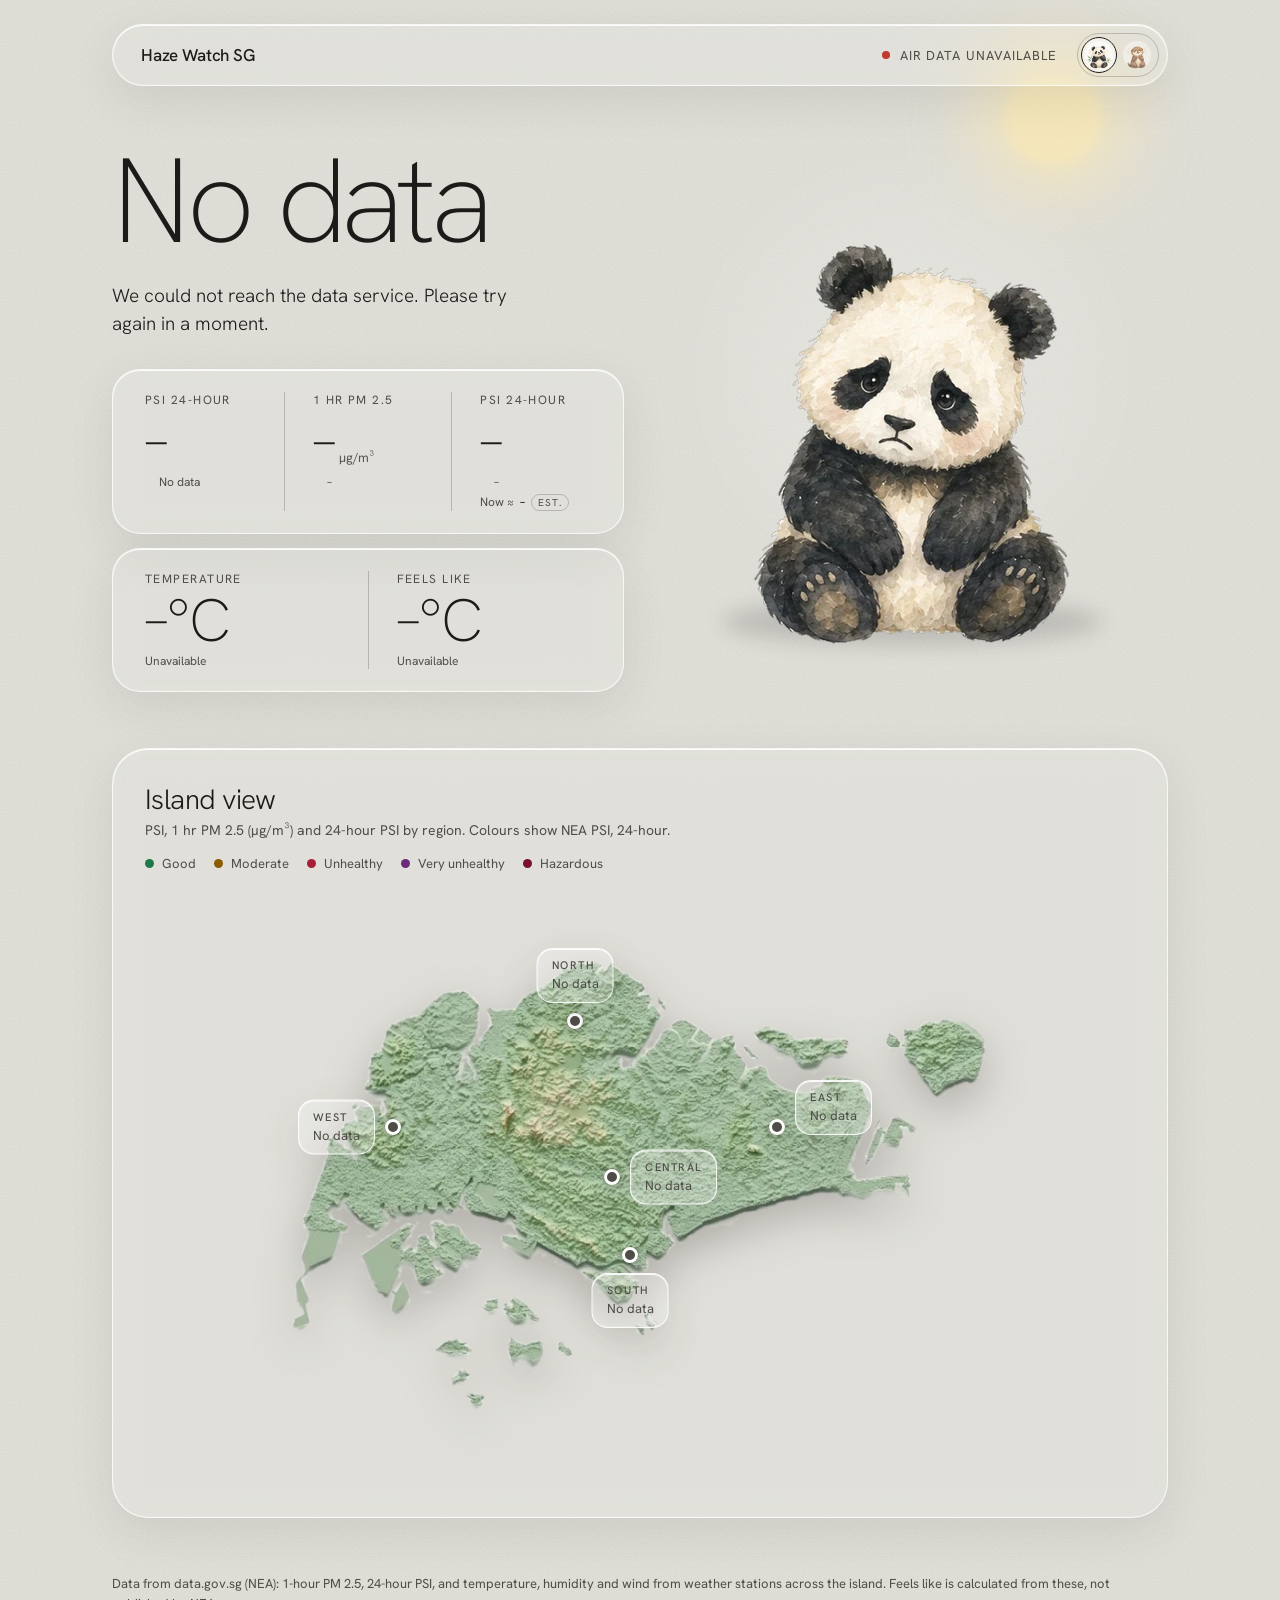
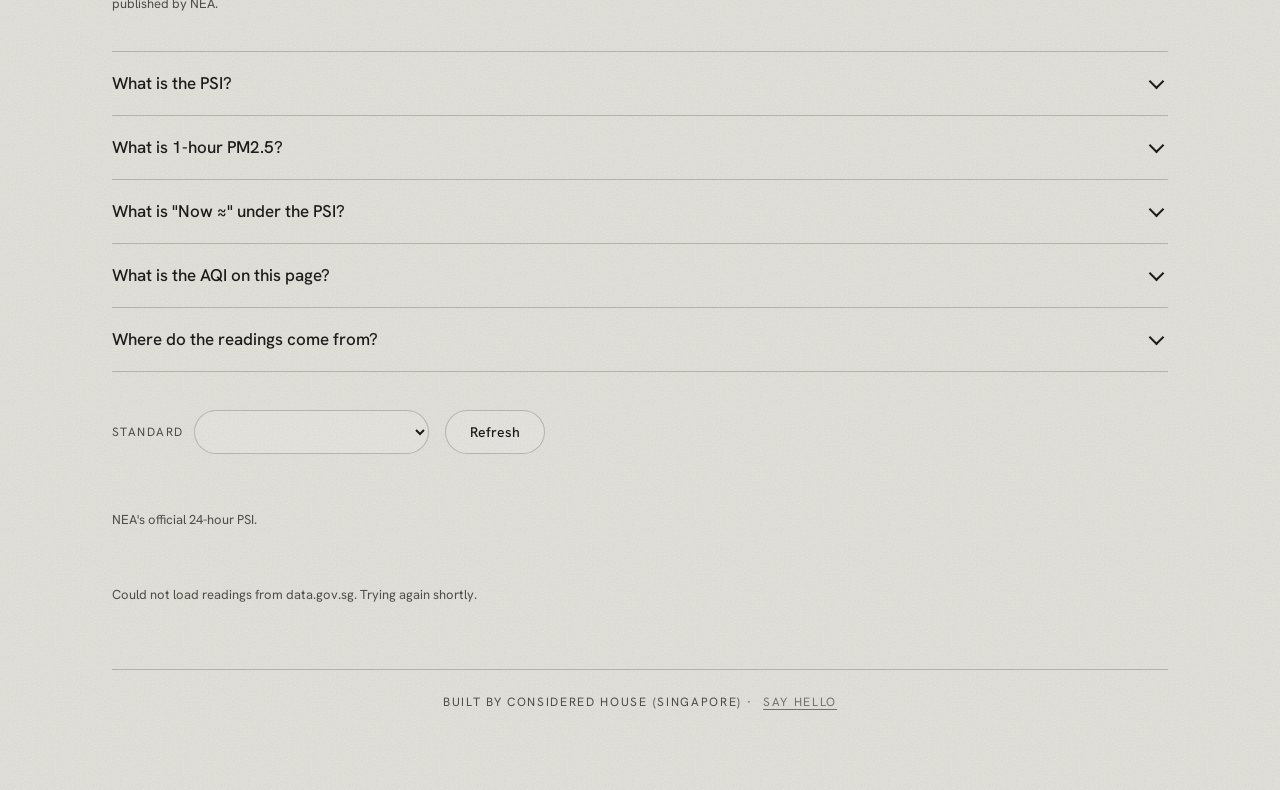
==== index.html @ 62711152 "Make email optional on the contact form Co-Authored-By: Claude Sonnet 5.5 <noreply@anthropic.com> Cl" ====
<!doctype html>
<html lang="en" data-state="moderate" data-tone="light" data-pose="moderate">
<head>
<meta charset="utf-8">
<!-- Google Analytics, served through our own domain (see vercel.json rewrites) so fewer visits are lost to blockers and in-app browsers -->
<script async src="/_ga/lib.js?id=G-PS0F52V53T"></script>
<script>
  window.dataLayer = window.dataLayer || [];
  function gtag(){dataLayer.push(arguments);}
  gtag('js', new Date());
  gtag('config', 'G-PS0F52V53T', { transport_url: location.origin + '/_ga' });
</script>
<meta name="viewport" content="width=device-width, initial-scale=1">
<title>Singapore Haze Today: Live PSI, PM2.5 &amp; AQI | Haze Watch SG</title>
<meta name="description" content="Singapore haze right now: 24-hour PSI, 1-hour PM2.5 and AQI for North, South, East, West and Central, plus temperature. NEA data, updated hourly.">
<link rel="canonical" href="https://sghaze.vercel.app/">
<meta name="robots" content="index, follow, max-image-preview:large">
<meta property="og:type" content="website">
<meta property="og:site_name" content="Haze Watch SG">
<meta property="og:locale" content="en_SG">
<meta property="og:url" content="https://sghaze.vercel.app/">
<meta property="og:title" content="Singapore Haze Today: Live PSI, PM2.5 &amp; AQI">
<meta property="og:description" content="Live haze readings for every region of Singapore, from NEA data. Updated hourly.">
<meta property="og:image" content="https://sghaze.vercel.app/assets/og.png">
<meta property="og:image:width" content="1200">
<meta property="og:image:height" content="630">
<meta property="og:image:alt" content="Relief map of Singapore with the title Haze Watch SG">
<meta name="twitter:card" content="summary_large_image">
<meta name="twitter:title" content="Singapore Haze Today: Live PSI, PM2.5 &amp; AQI">
<meta name="twitter:description" content="Live haze readings for every region of Singapore, from NEA data. Updated hourly.">
<meta name="twitter:image" content="https://sghaze.vercel.app/assets/og.png">
<script type="application/ld+json">
{
  "@context": "https://schema.org",
  "@graph": [
    {
      "@type": "WebSite",
      "@id": "https://sghaze.vercel.app/#website",
      "url": "https://sghaze.vercel.app/",
      "name": "Haze Watch SG",
      "inLanguage": "en-SG",
      "description": "Live haze, PSI, PM2.5 and AQI readings for Singapore."
    },
    {
      "@type": "WebApplication",
      "@id": "https://sghaze.vercel.app/#app",
      "name": "Haze Watch SG",
      "url": "https://sghaze.vercel.app/",
      "applicationCategory": "UtilitiesApplication",
      "operatingSystem": "Any (web browser)",
      "isAccessibleForFree": true,
      "offers": { "@type": "Offer", "price": "0", "priceCurrency": "SGD" },
      "areaServed": { "@type": "Country", "name": "Singapore" },
      "creator": { "@type": "Organization", "name": "Considered House" }
    }
  ]
}
</script>
<link rel="preconnect" href="https://fonts.googleapis.com">
<link rel="preconnect" href="https://fonts.gstatic.com" crossorigin>
<link rel="stylesheet" href="https://fonts.googleapis.com/css2?family=Hanken+Grotesk:wght@200;300;400;500&amp;display=swap">
<link rel="stylesheet" href="styles.css">
<link rel="icon" href="/favicon.ico" sizes="48x48">
<link rel="icon" type="image/png" sizes="32x32" href="/favicon-32.png">
<link rel="apple-touch-icon" href="/apple-touch-icon.png">
<!-- Vercel Web Analytics: counts visitors and page views, no cookies. Needs Analytics switched on in the Vercel dashboard. -->
<script>window.va = window.va || function () { (window.vaq = window.vaq || []).push(arguments); };</script>
<script defer src="/_vercel/insights/script.js"></script>
</head>
<body>
<div class="stage">

  <!-- Animated background: reacts to the haze state -->
  <div class="bg" aria-hidden="true">
    <div class="sun"></div>
  </div>

  <main class="page">

    <header class="glass nav">
      <div class="nav__brand">Haze Watch SG</div>
      <div class="nav__right">
        <span class="nav__meta"><span class="live" id="live"></span><span id="updated">Updated hourly</span></span>
        <div class="mascot-picker" id="mascotPicker" role="radiogroup" aria-label="Choose your mascot"></div>
      </div>
    </header>

    <section class="hero">
      <div class="hero__text">
        <h1 class="bandword"><span class="sr-only">Singapore haze today: </span><span data-bind="aqiBand">Loading</span></h1>
        <p class="tip" data-bind="tip"></p>

        <div class="cards">
          <div class="glass card">
            <div class="col">
              <div class="label" data-bind="aqiLabel">AQI</div>
              <div class="num" data-bind="aqi">–</div>
              <div class="sub"><span class="dot" data-band-for="aqi"></span><span data-bind="aqiBand">–</span></div>
            </div>
            <div class="col">
              <div class="label">1 hr PM 2.5</div>
              <div class="num"><span data-bind="pm25">–</span><span class="num__unit">µg/m³</span></div>
              <div class="sub"><span class="dot" data-band-for="pm25"></span><span data-bind="pm25Band">–</span></div>
            </div>
            <div class="col">
              <div class="label">PSI 24-hour</div>
              <div class="num" data-bind="psi">–</div>
              <div class="sub"><span class="dot" data-band-for="psi"></span><span data-bind="psiBand">–</span></div>
              <div class="sub sub--est" title="Worked out from the 1-hour PM 2.5 with NEA's own PSI formula. An estimate, not an official reading.">Now ≈ <b data-bind="psiNow">–</b> <span class="est__tag">est.</span></div>
            </div>
          </div>

          <div class="glass card">
            <div class="col">
              <div class="label">Temperature</div>
              <div class="num"><span data-bind="temp">–</span>°C</div>
              <div class="sub" data-bind="tempNote">&nbsp;</div>
            </div>
            <div class="col">
              <div class="label">Feels like</div>
              <div class="num"><span data-bind="feels">–</span>°C</div>
              <div class="sub" data-bind="feelsNote">&nbsp;</div>
            </div>
          </div>
        </div>
      </div>

      <div class="hero__panda">
        <div class="halo"></div>
        <div class="panda-shadow"></div>
        <div class="panda">
          <div class="panda__body">
            <img class="pose pose--good" alt="">
            <img class="pose pose--moderate" alt="">
            <img class="pose pose--mask" alt="">
            <img class="pose pose--cough" alt="">
            <img class="pose pose--oxygen" alt="">
            <img class="pose pose--passout" alt="">
          </div>
          <div class="fx fx--good" aria-hidden="true"><i style="left:8%;top:12%;--d:0s"></i><i style="left:74%;top:14%;--d:.7s"></i><i style="left:10%;top:42%;--d:1.4s"></i><i style="left:88%;top:38%;--d:2.1s"></i><i style="left:48%;top:4%;--d:2.8s"></i></div>
          <div class="fx fx--cough" aria-hidden="true"><i style="left:46%;top:56%;--d:0s"></i><i style="left:52%;top:56%;--d:.8s"></i><i style="left:49%;top:56%;--d:1.6s"></i></div>
          <div class="fx fx--oxygen" aria-hidden="true"><i style="--d:0s"></i><i style="--d:1s"></i><i style="--d:2s"></i></div>
          <div class="fx fx--cold" aria-hidden="true"><b style="left:12%;--d:0s"></b><b style="left:30%;--d:1.1s"></b><b style="left:52%;--d:.5s"></b><b style="left:70%;--d:1.7s"></b><b style="left:86%;--d:.9s"></b><em style="--d:0s"></em><em style="--d:.9s"></em></div>
          <div class="fx fx--sweat" aria-hidden="true">
            <s style="--u:-0.5;--v:-0.55;--s:2.2;--d:0s"></s><s style="--u:0.4;--v:-0.65;--s:1.9;--d:0.7s"></s><s style="--u:0;--v:-0.1;--s:2.4;--d:1.4s"></s><s style="--u:-0.6;--v:0.35;--s:2.1;--d:2.1s"></s><s style="--u:0.6;--v:0.3;--s:2.2;--d:2.8s"></s><s class="hot-only" style="--u:-0.2;--v:-0.85;--s:1.8;--d:0.35s"></s><s class="hot-only" style="--u:0.8;--v:-0.1;--s:1.9;--d:1.05s"></s><s class="hot-only" style="--u:-0.85;--v:-0.05;--s:1.8;--d:1.75s"></s><s class="hot-only" style="--u:0.15;--v:0.6;--s:2.1;--d:2.45s"></s><s class="hot-only" style="--u:-0.4;--v:0.7;--s:1.8;--d:0.2s"></s><s class="hot-only" style="--u:0.3;--v:-0.4;--s:1.9;--d:1.2s"></s>
          </div>
        </div>
      </div>
    </section>

    <section class="glass isle">
      <div class="isle__head">
        <div>
          <h2>Island view</h2>
          <p class="isle__sub"><span data-bind="aqiShort">AQI</span>, 1 hr PM 2.5 (µg/m³) and 24-hour PSI by region. Colours show <span data-bind="scaleName">AQI</span>.</p>
        </div>
        <ul class="legend" id="legend" aria-label="AQI bands">
          <li><span class="dot" data-band="good"></span>Good</li>
          <li><span class="dot" data-band="moderate"></span>Moderate</li>
          <li><span class="dot" data-band="sensitive"></span>Sensitive groups</li>
          <li><span class="dot" data-band="unhealthy"></span>Unhealthy</li>
          <li><span class="dot" data-band="very"></span>Very unhealthy</li>
          <li><span class="dot" data-band="hazard"></span>Hazardous</li>
        </ul>
      </div>

      <div class="map">
        <img class="map__img" loading="lazy" decoding="async" src="assets/island.webp" alt="Relief map of Singapore, tinted by haze level in each of five regions">
        <div class="isle-mask" aria-hidden="true">
          <svg viewBox="0 0 1025 645" width="100%" height="100%">
            <path class="zone" data-zone="west" d="M0 0H332V645H0Z"/>
            <path class="zone" data-zone="north" d="M332 0H602V224H332Z"/>
            <path class="zone" data-zone="central" d="M332 224H542V374H332Z"/>
            <path class="zone" data-zone="south" d="M332 374H592V645H332Z"/>
            <path class="zone" data-zone="east" d="M602 0H1025V645H592V374H542V224H602Z"/>
            <path class="zone-lines" d="M332 0V645 M332 224H542V374H592V645 M602 0V224H542"/>
          </svg>
        </div>

        <div class="pin pin--north" data-region="north" style="left:43.12%;top:21.55%">
          <span class="ping"></span><span class="pin__dot"></span>
          <div class="glass pill"><div class="pill__name">North</div><div class="pill__vals"><div><b data-r="aqi">–</b> <small data-bind="aqiShort">AQI</small></div><div><b data-r="pm25">–</b> <small>PM 2.5</small></div><div><b data-r="psi">–</b> <small>PSI</small></div></div></div>
        </div>
        <div class="pin pin--east" data-region="east" style="left:64.59%;top:39.38%">
          <span class="ping"></span><span class="pin__dot"></span>
          <div class="glass pill"><div class="pill__name">East</div><div class="pill__vals"><div><b data-r="aqi">–</b> <small data-bind="aqiShort">AQI</small></div><div><b data-r="pm25">–</b> <small>PM 2.5</small></div><div><b data-r="psi">–</b> <small>PSI</small></div></div></div>
        </div>
        <div class="pin pin--west" data-region="west" style="left:23.71%;top:39.38%">
          <span class="ping"></span><span class="pin__dot"></span>
          <div class="glass pill"><div class="pill__name">West</div><div class="pill__vals"><div><b data-r="aqi">–</b> <small data-bind="aqiShort">AQI</small></div><div><b data-r="pm25">–</b> <small>PM 2.5</small></div><div><b data-r="psi">–</b> <small>PSI</small></div></div></div>
        </div>
        <div class="pin pin--south" data-region="south" style="left:48.98%;top:61.09%">
          <span class="ping"></span><span class="pin__dot"></span>
          <div class="glass pill"><div class="pill__name">South</div><div class="pill__vals"><div><b data-r="aqi">–</b> <small data-bind="aqiShort">AQI</small></div><div><b data-r="pm25">–</b> <small>PM 2.5</small></div><div><b data-r="psi">–</b> <small>PSI</small></div></div></div>
        </div>
        <div class="pin pin--central" data-region="central" style="left:47.02%;top:47.91%">
          <span class="ping"></span><span class="pin__dot"></span>
          <div class="glass pill"><div class="pill__name">Central</div><div class="pill__vals"><div><b data-r="aqi">–</b> <small data-bind="aqiShort">AQI</small></div><div><b data-r="pm25">–</b> <small>PM 2.5</small></div><div><b data-r="psi">–</b> <small>PSI</small></div></div></div>
        </div>
      </div>

      <!-- Phone fallback: map labels become this list -->
      <ul class="pinlist" id="pinlist"></ul>
    </section>

    <p class="foot">Data from data.gov.sg (NEA): 1-hour PM 2.5, 24-hour PSI, and temperature, humidity and wind from weather stations across the island. Feels like is calculated from these, not published by NEA.</p>
    <section class="about" aria-label="About the haze numbers">
      <details>
        <summary><h2>What is the PSI?</h2></summary>
        <p>PSI (Pollutant Standards Index) is Singapore's official 24-hour haze measure from NEA: 0 to 50 is Good, 51 to 100 Moderate, 101 to 200 Unhealthy, 201 to 300 Very unhealthy, and above 300 Hazardous.</p>
      </details>
      <details>
        <summary><h2>What is 1-hour PM2.5?</h2></summary>
        <p>It shows the fine particles in the air right now, in micrograms per cubic metre. It moves faster than the PSI, so it is the first number to rise when haze arrives. NEA calls it Normal up to 55, Elevated from 56 to 150, High from 151 to 250 and Very High above 250.</p>
      </details>
      <details>
        <summary><h2>What is "Now ≈" under the PSI?</h2></summary>
        <p>The official PSI is a 24-hour average, so it is slow to rise when haze arrives and slow to clear. "Now ≈" applies NEA's own PSI formula to the latest 1-hour PM2.5 instead. It reacts sooner, but it is an estimate: the official PSI also weighs other pollutants and averages over a full day, so it can differ from NEA's number.</p>
      </details>
      <details>
        <summary><h2>What is the AQI on this page?</h2></summary>
        <p>AQI is the headline colour on this page. It is a single score for how clean the air is, from Good (0 to 50) up to Hazardous (above 300). It is worked out from the 1-hour PM 2.5 to match NEA's Haze@SG app: up to 55 µg/m³ it follows the earlier US EPA table, and above that it follows a straight line fitted to the app's readings. The island-wide number is the highest of the five regions, not an average. It is not NEA's PSI, and it is not today's stricter US EPA scale; you can switch the page to the PSI or the current US EPA scale with the "Standard" menu at the bottom.</p>
      </details>
      <details>
        <summary><h2>Where do the readings come from?</h2></summary>
        <p>PM2.5, PSI, temperature, humidity and wind come from NEA's open data on data.gov.sg, and the page checks for new readings every 10 minutes while it is open. The island is split into North, South, East, West and Central regions, as NEA reports it. Feels-like temperature is calculated here from those readings and is not published by NEA.</p>
      </details>
    </section>

    <div class="refresh-row">
      <label class="std__pick"><span class="label">Standard</span>
        <select id="stdChoice">
          <option value="default">AQI (as shown by Haze@SG)</option>
          <option value="psi">NEA PSI, hourly estimate</option>
          <option value="epa">US EPA AQI (2024)</option>
        </select>
      </label>
      <button type="button" class="btn" id="refresh">Refresh</button>
    </div>
    <p class="foot std__note" id="stdNote" data-bind="stdNote"></p>

    <p class="foot" id="status" role="status"></p>
    <noscript><p class="foot">Live readings need JavaScript turned on. Without it, see the official readings at <a href="https://www.haze.gov.sg/">haze.gov.sg</a>.</p></noscript>


    <footer class="credit">
      Built by Considered House (Singapore) &middot;
      <button type="button" class="credit__link" id="helloToggle" aria-expanded="false" aria-controls="hello">Say hello</button>
      <form class="hello" id="hello" hidden>
        <input type="hidden" name="access_key" value="43234267-99fd-4020-9e65-91d40ed3765a">
        <input type="hidden" name="subject" value="New message from Haze Watch SG">
        <input type="hidden" name="from_name" value="Haze Watch SG">
        <input type="checkbox" name="botcheck" class="hello__trap" tabindex="-1" autocomplete="off" aria-hidden="true">
        <input type="text" name="name" placeholder="Name" aria-label="Name" autocomplete="name" required>
        <input type="email" name="email" placeholder="Email (optional, if you'd like a reply)" aria-label="Email (optional)" autocomplete="email">
        <textarea name="message" placeholder="Message" aria-label="Message" rows="3" required></textarea>
        <div class="hello__row">
          <span class="hello__note" id="helloStatus" role="status">I read everything.</span>
          <button type="submit" class="hello__send">Send &rarr;</button>
        </div>
      </form>
    </footer>
  </main>
</div>
<script src="standards.js"></script>
<script src="app.js"></script>
<script src="data.js"></script>
<script src="contact.js" defer></script>
</body>
</html>
---- styles.css ----
/* ==========================================================================
   Haze Watch SG: styles
   The whole look is driven by three attributes JS sets on <html>:
     data-state = good | moderate | sensitive | unhealthy | very | hazard   (from AQI band)
     data-tone = light | mid | dark                            (text/glass colours)
     data-pose  = good | moderate | mask | cough | oxygen | passout (which panda shows)
   ========================================================================== */

:root {
  --font: 'Hanken Grotesk', system-ui, sans-serif;
  --glass-blur: 12px;
}

/* ---- Theme: text + glass colours ---------------------------------------- */
[data-tone="light"] {
  --ink: #1C1B19; --muted: #4F4D47; --hair: rgba(28, 27, 25, 0.22);
  --glass-bg: rgba(255, 255, 255, 0.10); --glass-border: rgba(255, 255, 255, 0.75);
  --glass-hi: rgba(255, 255, 255, 0.9); --glass-shadow: rgba(60, 55, 45, 0.10);
  --pill-bg: rgba(255, 255, 255, 0.22); --pill-border: rgba(255, 255, 255, 0.85);
  --map-filter: drop-shadow(0 16px 22px rgba(60, 55, 45, 0.28));
}
[data-tone="mid"] {
  --ink: #151412; --muted: #2B2A27; --hair: rgba(21, 20, 18, 0.30);
  --glass-bg: rgba(255, 255, 255, 0.10); --glass-border: rgba(255, 255, 255, 0.55);
  --glass-hi: rgba(255, 255, 255, 0.7); --glass-shadow: rgba(30, 28, 25, 0.20);
  --pill-bg: rgba(255, 255, 255, 0.22); --pill-border: rgba(255, 255, 255, 0.7);
  --map-filter: drop-shadow(0 16px 22px rgba(30, 28, 25, 0.32));
}
[data-tone="dark"] {
  --ink: #F4F2EE; --muted: #D2CFC9; --hair: rgba(244, 242, 238, 0.28);
  --glass-bg: rgba(255, 255, 255, 0.10); --glass-border: rgba(255, 255, 255, 0.18);
  --glass-hi: rgba(255, 255, 255, 0.22); --glass-shadow: rgba(0, 0, 0, 0.35);
  --pill-bg: rgba(24, 24, 26, 0.55); --pill-border: rgba(255, 255, 255, 0.22);
  --map-filter: brightness(0.92) drop-shadow(0 16px 26px rgba(0, 0, 0, 0.55));
}

/* ---- Band colours (readable on light vs dark pages) --------------------- */
[data-tone="light"], [data-tone="mid"] {
  --c-good: #1F7A4A; --c-moderate: #8A5C00; --c-sensitive: #B84A12; --c-unhealthy: #A81F3A; --c-very: #6B2A7A; --c-hazard: #7A1030;
}
[data-tone="dark"] {
  --c-good: #6FD99B; --c-moderate: #F2C14E; --c-sensitive: #FF9A5C; --c-unhealthy: #FF7A8F; --c-very: #D79BE8; --c-hazard: #E04660;
}

/* ---- State: background scene -------------------------------------------- */
[data-state="good"]      { --bg: #EEF4EC; --sun-c: #FFF3C4; --sun: 1;    --halo: 0.3;  --band-size: 120px; }
[data-state="moderate"]  { --bg: #DAD9D2; --sun-c: #FFEBB0; --sun: 0.7;  --halo: 0.3;  --band-size: 120px; }
[data-state="sensitive"] { --bg: #A3A19C; --sun-c: #FFD9A0; --sun: 0.3;  --halo: 0.35; --band-size: 84px; }
[data-state="unhealthy"] { --bg: #5A5957; --sun-c: #F5B98A; --sun: 0.15; --halo: 0.5;  --band-size: 92px; }
[data-state="very"]      { --bg: #3B393B; --sun-c: #E8A08A; --sun: 0.1;  --halo: 0.55; --band-size: 92px; }
[data-state="hazard"]    { --bg: #1E1C1F; --sun-c: #D98A7A; --sun: 0.06; --halo: 0.6;  --band-size: 108px; }

/* ---- Base --------------------------------------------------------------- */
* { box-sizing: border-box; }
body { margin: 0; }
.stage {
  position: relative; overflow: hidden; min-height: 100vh; min-height: 100svh;
  background-color: var(--bg); color: var(--ink); font-family: var(--font);
  background-image: url(assets/grain-soft.webp); background-size: 128px 128px; background-repeat: repeat; background-blend-mode: overlay;
  transition: background-color 1.6s ease, color 1.6s ease;
}

/* ---- Animated background ------------------------------------------------- */
.bg { position: absolute; inset: 0; pointer-events: none; overflow: hidden; }
.sun { position: absolute; border-radius: 50%; transition: background-color 1.6s ease, opacity 1.6s ease, box-shadow 1.6s ease; top: 70px; right: 14%; width: 96px; height: 96px; filter: blur(6px); background: var(--sun-c); box-shadow: 0 0 80px 26px var(--sun-c); opacity: var(--sun); }

@keyframes ping { 0% { transform: scale(1); opacity: 0.5; } 100% { transform: scale(3); opacity: 0; } }

/* ---- Layout -------------------------------------------------------------- */
.page { position: relative; z-index: 1; max-width: 1120px; margin: 0 auto; padding: 24px 32px 80px; display: flex; flex-direction: column; gap: 56px; }

/* ---- Glass --------------------------------------------------------------- */
.glass {
  background-color: var(--glass-bg);
  backdrop-filter: blur(var(--glass-blur));
  -webkit-backdrop-filter: blur(var(--glass-blur));
  border: 1px solid var(--glass-border);
  box-shadow: 0 14px 44px var(--glass-shadow), inset 0 1px 0 var(--glass-hi), inset 1px 0 0 rgba(255,255,255,.14), inset 0 -1px 0 rgba(255,255,255,.10), inset 0 0 22px rgba(255,255,255,.07);
  transition: background-color 1.6s ease, border-color 1.6s ease, box-shadow 1.6s ease;
}

/* ---- Nav ----------------------------------------------------------------- */
.nav { display: flex; justify-content: space-between; align-items: center; gap: 16px; padding: 8px 8px 8px 28px; border-radius: 999px; }
.nav__brand { font-weight: 500; font-size: 17px; letter-spacing: -0.01em; }
.nav__right { display: flex; align-items: center; gap: 20px; }
.nav__meta { display: flex; align-items: center; gap: 10px; font-size: 13px; letter-spacing: 0.08em; text-transform: uppercase; color: var(--muted); }
.live { width: 8px; height: 8px; border-radius: 50%; background: #3FBF7F; animation: ping 2.4s ease-out infinite; }
.btn { height: 44px; padding: 0 24px; border-radius: 999px; border: 1px solid var(--hair); background: transparent; color: var(--ink); font: 500 14px var(--font); cursor: pointer; }
.btn:focus-visible { outline: 2px solid var(--ink); outline-offset: 2px; }

/* ---- Hero ---------------------------------------------------------------- */
.hero { display: grid; grid-template-columns: repeat(auto-fit, minmax(min(440px, 100%), 1fr)); gap: 32px; align-items: center; }
.hero__text { display: flex; flex-direction: column; gap: 22px; }
.dot { flex: none; display: inline-block; width: 9px; height: 9px; border-radius: 50%; }
.bandword { margin: 0; font-weight: 200; font-size: var(--band-size); line-height: 0.98; letter-spacing: -0.045em; }
.tip { margin: 0; max-width: 440px; font-size: 19px; line-height: 1.5; font-weight: 300; text-wrap: pretty; }

.cards { display: flex; flex-direction: column; gap: 14px; margin-top: 8px; font-variant-numeric: tabular-nums; }
.card { display: flex; padding: 22px 32px; border-radius: 28px; }
.col { flex: 1 1 0; min-width: 0; padding: 0 28px; }
.col + .col { border-left: 1px solid var(--hair); }
.col:first-child { padding-left: 0; }
.col:last-child { padding-right: 0; }
.label { font-size: 12px; letter-spacing: 0.12em; text-transform: uppercase; color: var(--muted); }
.num { font-weight: 200; font-size: 60px; line-height: 1.1; letter-spacing: -0.03em; }
.sub { display: flex; align-items: center; gap: 6px; font-size: 12px; color: var(--muted); }
.sub .dot { width: 8px; height: 8px; }

/* Panda */
.hero__panda { position: relative; display: flex; justify-content: center; align-items: flex-end; height: 470px; }
.halo { position: absolute; bottom: 20px; width: 520px; height: 520px; border-radius: 50%; background: radial-gradient(circle, rgba(255, 255, 255, 0.9) 0%, rgba(255, 255, 255, 0) 66%); opacity: var(--halo); transition: opacity 1.6s ease; }
.panda-shadow { position: absolute; bottom: 6px; width: 380px; height: 48px; border-radius: 50%; background: rgba(0, 0, 0, 0.14); filter: blur(10px); }
.panda { position: relative; width: 440px; height: 440px; }
.pose { position: absolute; inset: 0; width: 100%; height: 100%; object-fit: contain; opacity: 0; transition: opacity 0.8s ease; }
[data-pose="good"] .pose--good, [data-pose="moderate"] .pose--moderate,
[data-pose="mask"] .pose--mask, [data-pose="cough"] .pose--cough { opacity: 1; }

/* ---- Island view --------------------------------------------------------- */
.isle { display: flex; flex-direction: column; gap: 22px; padding: 32px; border-radius: 36px; }
.isle__head { display: flex; flex-wrap: wrap; justify-content: space-between; align-items: flex-end; gap: 16px; }
.isle h2 { margin: 0; font-weight: 300; font-size: 28px; letter-spacing: -0.02em; }
.isle__sub { margin: 4px 0 0; font-size: 14px; color: var(--muted); }
.legend { display: flex; flex-wrap: wrap; gap: 8px 18px; margin: 0; padding: 0; list-style: none; font-size: 13px; color: var(--muted); }
.legend li { display: flex; align-items: center; gap: 8px; }

.map { position: relative; width: 100%; max-width: 940px; margin: 0 auto; aspect-ratio: 1025 / 645; }
.map__img { position: absolute; inset: 0; width: 100%; height: 100%; filter: var(--map-filter); }
.isle-mask { position: absolute; inset: 0; mix-blend-mode: multiply; -webkit-mask-image: url(assets/island.webp); mask-image: url(assets/island.webp); -webkit-mask-size: 100% 100%; mask-size: 100% 100%; }
.isle-mask svg { display: block; }
.zone { fill-opacity: 0.6; }
.zone-lines { fill: none; stroke: #fff; stroke-opacity: 0.7; stroke-width: 2; stroke-dasharray: 6 8; }

/* Band colour hooks: JS sets data-band on dots and zones */
[data-band="good"] { --band: var(--c-good); }
[data-band="moderate"] { --band: var(--c-moderate); }
[data-band="sensitive"] { --band: var(--c-sensitive); }
[data-band="unhealthy"] { --band: var(--c-unhealthy); }
[data-band="very"] { --band: var(--c-very); }
[data-band="hazard"] { --band: var(--c-hazard); }
.dot[data-band], .dot[data-band-for] { background: var(--band); }
.zone[data-band] { fill: var(--band); }
.pin[data-band] { --pin: var(--band); }
[data-state="good"] { --state-color: var(--c-good); }
[data-state="moderate"] { --state-color: var(--c-moderate); }
[data-state="sensitive"] { --state-color: var(--c-sensitive); }
[data-state="unhealthy"] { --state-color: var(--c-unhealthy); }
[data-state="very"] { --state-color: var(--c-very); }
[data-state="hazard"] { --state-color: var(--c-hazard); }

.pin { position: absolute; width: 0; height: 0; }
.ping { position: absolute; left: -8px; top: -8px; width: 16px; height: 16px; border-radius: 50%; background: var(--pin); opacity: 0.5; animation: ping 2.8s ease-out infinite; }
.pin__dot { position: absolute; left: -8px; top: -8px; width: 16px; height: 16px; border-radius: 50%; background: var(--pin); border: 3px solid #fff; box-shadow: 0 2px 8px rgba(0, 0, 0, 0.25); }
/* Pills sit inside the blurred .isle panel, so they skip their own backdrop blur (a nested blur is the costly kind). */
.pill { position: absolute; left: 0; top: 0; white-space: nowrap; padding: 9px 14px 10px; border-radius: 16px; background-color: var(--pill-bg); border-color: var(--pill-border); font-variant-numeric: tabular-nums; backdrop-filter: none; -webkit-backdrop-filter: none; }
.pill__name { font-size: 11px; font-weight: 500; letter-spacing: 0.14em; text-transform: uppercase; color: var(--muted); }
.pill__vals { display: flex; gap: 16px; margin-top: 3px; }
.pill b { font-size: 22px; font-weight: 300; letter-spacing: -0.02em; }
.pill small { font-size: 11px; color: var(--muted); }
.pin--north .pill { transform: translate(-50%, calc(-100% - 18px)); }
.pin--east .pill { transform: translate(18px, calc(-100% + 8px)); }
.pin--west .pill { transform: translate(calc(-100% - 18px), -50%); }
.pin--south .pill { transform: translate(-50%, 18px); }
.pin--central .pill { transform: translate(18px, -50%); }

.pinlist { display: none; grid-template-columns: 1fr; gap: 8px; margin: 0; padding: 0; list-style: none; }
.pinlist li { display: grid; grid-template-columns: 1fr repeat(3, 58px); align-items: center; gap: 4px; padding: 12px 16px; border-radius: 16px; background-color: var(--pill-bg); border: 1px solid var(--pill-border); font-variant-numeric: tabular-nums; }
.pinlist .n { display: flex; align-items: center; gap: 8px; font-size: 11px; font-weight: 500; letter-spacing: 0.14em; text-transform: uppercase; color: var(--muted); }

.foot { margin: 0; font-size: 13px; line-height: 1.5; color: var(--muted); }

/* Plain-language explainer under the data note: one dropdown row per question (native <details>, no script).
   The answers stay in the page, so search engines can read them even while closed. */
.about { margin-top: -18px; border-top: 1px solid var(--hair); }
.about details { border-bottom: 1px solid var(--hair); }
.about summary { display: flex; align-items: center; justify-content: space-between; gap: 16px; padding: 20px 0; cursor: pointer; list-style: none; }
.about summary::-webkit-details-marker { display: none; }
.about summary h2 { margin: 0; font-size: 17px; font-weight: 500; line-height: 1.35; color: var(--ink); }
.about summary::after { content: ""; flex: none; width: 9px; height: 9px; margin: 0 6px 4px 0; border-right: 2px solid currentColor; border-bottom: 2px solid currentColor; color: var(--ink); transform: rotate(45deg); transition: transform .2s ease, margin .2s ease; }
.about details[open] summary::after { transform: rotate(-135deg); margin-bottom: -4px; }
.about summary:focus-visible { outline: 2px solid var(--ink); outline-offset: 2px; border-radius: 6px; }
.about p { margin: 0; padding: 0 40px 22px 0; font-size: 15px; line-height: 1.65; color: var(--muted); }
@media (prefers-reduced-motion: reduce) { .about summary::after { transition: none; } }
.foot a { color: inherit; }

/* Text for screen readers and search engines that stays out of the layout. */
.sr-only { position: absolute; width: 1px; height: 1px; margin: -1px; padding: 0; overflow: hidden; clip: rect(0 0 0 0); white-space: nowrap; border: 0; }

/* ---- Grain --------------------------------------------------------------- */
/* Painted as part of the page background (see .stage), not as a layer on top.
   A full-screen overlay with mix-blend-mode makes the browser keep the whole page behind it in
   extra graphics-memory layers (about half of all GPU memory in measurements).
   assets/grain-soft.webp is the old overlay tile (assets/grain.webp, the SVG feTurbulence filter
   baked into a seamless 128px tile) with the strength already applied: each pixel is
   128 + 0.4 * (grain - 128), which gives the same result as overlay at opacity 0.4.
   To change the strength, remake the tile with another factor (README, "Design tokens"). */

/* ---- Mobile -------------------------------------------------------------- */
@media (max-width: 720px) {
  .page { padding: 16px 16px 56px; gap: 36px; }
  .nav { padding-left: 20px; }
  .nav__meta { font-size: 11px; letter-spacing: 0.04em; gap: 6px; }
  .nav__right { gap: 10px; }
  .btn { padding: 0 16px; }
  /* Phone: headline + tip on the left, panda on the right, both cards underneath,
     so the panda and every reading fit on the first screen. */
  .hero { grid-template-columns: minmax(0, 1fr) 160px; grid-template-areas: "band panda" "tip panda" "cards cards"; column-gap: 4px; row-gap: 10px; align-items: start; }
  .hero__text { display: contents; }
  .bandword { grid-area: band; font-size: min(9.8vw, 42px); align-self: end; }
  .tip { grid-area: tip; font-size: 14px; line-height: 1.45; max-width: none; }
  .cards { grid-area: cards; gap: 10px; margin-top: 4px; }
  .hero__panda { grid-area: panda; order: 0; height: 200px; align-self: start; margin-right: -10px; }
  .panda { width: 190px; height: 190px; }
  .panda-shadow { width: 120px; height: 28px; }
  .halo { width: 220px; height: 220px; bottom: 10px; }
  .card { padding: 14px 14px; border-radius: 22px; }
  .col { padding: 0 10px; }
  .num { font-size: 32px; }
  .label { font-size: 10px; }
  .sub { font-size: 11px; }
  .page { gap: 36px; padding-top: 16px; }
  .isle { padding: 20px; border-radius: 28px; }
  .pill { display: none; }
  .pinlist { display: grid; }
}

/* ---- Reduced motion ------------------------------------------------------ */
@media (prefers-reduced-motion: reduce) {
  .ping, .live { animation: none; }
  .stage, .sun, .glass, .halo, .pose { transition: none; }
}


/* ---- Live-data states ---- */
.zone:not([data-band]){fill:transparent}
.pin:not([data-band]){--pin:var(--muted)}
.live.is-stale{background:#E0A800;animation:none}
.live.is-off{background:#C0392B;animation:none}
#status:empty{display:none}
.nav__brand{white-space:nowrap}

/* ---- Panda: gentle bob when the air is good, shakier as haze rises ---- */
html { --amp: 0; --rot: 0; --shake-dur: 4s; }
html[data-state="good"]      { --amp: 0;   --rot: 0;   --shake-dur: 4s; }
html[data-state="moderate"]  { --amp: .6;  --rot: .4;  --shake-dur: 3s; }
html[data-state="sensitive"] { --amp: 1.5; --rot: 1;   --shake-dur: 1.6s; }
html[data-state="unhealthy"] { --amp: 2.4; --rot: 1.7; --shake-dur: 1s; }
html[data-state="very"]      { --amp: 3;   --rot: 2;   --shake-dur: .8s; }
html[data-state="hazard"]    { --amp: 3.6; --rot: 2.4; --shake-dur: .7s; }
.panda { animation: shake var(--shake-dur) ease-in-out infinite; transform-origin: 50% 90%; will-change: transform; }
@keyframes shake {
  0%, 100% { transform: translate(0, 0) rotate(0); }
  20% { transform: translate(calc(var(--amp) * -1px), calc(var(--amp) * .4px)) rotate(calc(var(--rot) * -1deg)); }
  40% { transform: translate(calc(var(--amp) * 1px), calc(var(--amp) * -.4px)) rotate(calc(var(--rot) * 1deg)); }
  60% { transform: translate(calc(var(--amp) * -.8px), 0) rotate(calc(var(--rot) * -.7deg)); }
  80% { transform: translate(calc(var(--amp) * .8px), calc(var(--amp) * .3px)) rotate(calc(var(--rot) * .7deg)); }
}
html[data-state="good"] .panda { animation-name: bob; }
@keyframes bob { 0%, 100% { transform: translateY(0); } 50% { transform: translateY(-6px); } }
@media (prefers-reduced-motion: reduce) { .panda { animation: none; } }

@media (max-width: 720px) { :root { --glass-blur: 8px; } }

/* ---- Panda extras: small movements per pose (all in code) ---- */
.fx { position: absolute; inset: 0; pointer-events: none; opacity: 0; transition: opacity .6s ease; }
html[data-pose="good"] .fx--good, html[data-pose="cough"] .fx--cough { opacity: 1; }

/* Good: sparkles twinkle around the panda */
.fx--good i { position: absolute; width: 14px; height: 14px; --d: 0s; animation: twinkle 3.2s ease-in-out infinite; animation-delay: var(--d); }
.fx--good i::before, .fx--good i::after { content: ""; position: absolute; left: 50%; top: 50%; background: #F2C14E; border-radius: 2px; transform: translate(-50%, -50%); }
.fx--good i::before { width: 3px; height: 14px; }
.fx--good i::after { width: 14px; height: 3px; }
@keyframes twinkle { 0%, 100% { opacity: 0; transform: scale(.3) rotate(0); } 40%, 60% { opacity: .95; transform: scale(1) rotate(45deg); } }

/* Moderate: a slow, tired breath */
html[data-pose="moderate"] .pose--moderate { transform-origin: 50% 95%; animation: sigh 4.5s ease-in-out infinite; }
@keyframes sigh { 0%, 100% { transform: scale(1); } 50% { transform: scale(1.015, .985); } }

/* Mask pose: chest heaves with each breath */
html[data-pose="mask"] .pose--mask { transform-origin: 50% 95%; animation: heave 1.8s ease-in-out infinite; }
@keyframes heave { 0%, 100% { transform: scale(1); } 50% { transform: scale(1.03, .97); } }

/* Cough pose: coughing fits, with grey puffs drifting off */
html[data-pose="cough"] .pose--cough { transform-origin: 50% 90%; animation: cough 3s ease-in-out infinite; }
@keyframes cough {
  0%, 55%, 100% { transform: translateY(0) rotate(0) scale(1); }
  60% { transform: translateY(-9px) rotate(-1.5deg) scale(1.02, .98); }
  64% { transform: translateY(3px) rotate(1deg) scale(.99, 1.01); }
  68% { transform: translateY(-7px) rotate(-1deg) scale(1.02, .98); }
  74% { transform: translateY(0) rotate(0) scale(1); }
}
.fx--cough i { position: absolute; width: 34px; height: 34px; margin: -17px 0 0 -17px; border-radius: 50%; background: radial-gradient(circle, rgba(150,155,165,.75), rgba(150,155,165,0) 70%); opacity: 0; --d: 0s; animation: puff 3s ease-out infinite; animation-delay: var(--d); }
.fx--cough i:nth-child(2) { --dx: 70px; }
.fx--cough i:nth-child(1) { --dx: -80px; }
.fx--cough i:nth-child(3) { --dx: 10px; }
@keyframes puff {
  0%, 56% { opacity: 0; transform: translate(0, 0) scale(.4); }
  62% { opacity: .9; }
  100% { opacity: 0; transform: translate(var(--dx, 0), -130px) scale(2.4); }
}
@media (prefers-reduced-motion: reduce) { .fx i, .pose { animation: none !important; } }


.pinlist .s { text-align: center; line-height: 1.1; }
.pinlist .s b { display: block; font-size: 22px; font-weight: 300; }
.pinlist .s:nth-child(2) b { font-weight: 500; }
.pinlist .s--nodata { grid-column: 2 / -1; font-size: 13px; color: var(--muted); }
/* A region with no readings at all: the map pill says "No data" instead of three dashes */
.pin.is-nodata .pill__vals { display: none; }
.pin.is-nodata .pill::after { content: 'No data'; display: block; margin-top: 3px; font-size: 13px; color: var(--muted); }
.pinlist .s small { display: block; margin-top: 3px; font-size: 10px; letter-spacing: .08em; text-transform: uppercase; color: var(--muted); }

.credit { margin: 8px 0 0; padding-top: 24px; border-top: 1px solid var(--hair); text-align: center; font-size: 12px; letter-spacing: 0.14em; text-transform: uppercase; color: var(--muted); }

/* ---- Quiet contact form (footer) ------------------------------------------- */
.credit__link { margin-left: 6px; padding: 0; border: 0; background: none; font: inherit; letter-spacing: inherit; text-transform: inherit; color: inherit; opacity: .75; cursor: pointer; text-decoration: underline; text-underline-offset: 3px; }
.credit__link:hover { opacity: 1; }
.credit__link:focus-visible { outline: 2px solid var(--ink); outline-offset: 3px; border-radius: 4px; }
.hello { max-width: 380px; margin: 28px auto 0; text-align: left; letter-spacing: normal; text-transform: none; }
.hello[hidden] { display: none; }
.hello input:not([type="hidden"]):not(.hello__trap), .hello textarea { display: block; width: 100%; box-sizing: border-box; padding: 10px 0; border: 0; border-bottom: 1px solid var(--hair); border-radius: 0; background: none; color: var(--ink); font: 400 15px var(--font); outline: none; }
.hello textarea { resize: none; }
.hello input:focus, .hello textarea:focus { border-bottom-color: var(--ink); }
.hello ::placeholder { color: var(--muted); opacity: .7; }
.hello__trap { position: absolute; left: -9999px; width: 1px; height: 1px; opacity: 0; }
.hello__row { display: flex; align-items: center; justify-content: space-between; gap: 16px; margin-top: 14px; }
.hello__note { font-size: 12px; color: var(--muted); }
.hello__send { padding: 0; border: 0; background: none; color: var(--ink); font: 500 13px var(--font); letter-spacing: 0.08em; text-transform: uppercase; cursor: pointer; }
.hello__send:disabled { opacity: .5; cursor: default; }
.hello__send:focus-visible { outline: 2px solid var(--ink); outline-offset: 3px; border-radius: 4px; }

/* ======================================================================
   Six pandas + temperature effects (all movement is done in code)
   ====================================================================== */
.panda__body { position: absolute; inset: 0; }
html[data-pose="oxygen"] .pose--oxygen, html[data-pose="passout"] .pose--passout { opacity: 1; }

/* Where the forehead / mouth / mask are on each picture (% of the panda box) */
html { --mx: 49%; --my: 40%; }
html[data-pose="good"]      { --mx: 49%; --my: 38%; }
html[data-pose="moderate"]  { --mx: 49%; --my: 42%; }
html[data-pose="mask"] { --mx: 49%; --my: 40%; }
html[data-pose="cough"]    { --mx: 49%; --my: 48%; }
html[data-pose="oxygen"]    { --mx: 57%; --my: 40%; }
html[data-pose="passout"]   { --mx: 38%; --my: 70%; }

/* ---- Oxygen mask pose: slow, heavy breaths and rising bubbles ---- */
html[data-pose="oxygen"] .pose--oxygen { transform-origin: 50% 95%; animation: gasp 2.6s ease-in-out infinite; }
@keyframes gasp { 0%, 100% { transform: scale(1); } 45% { transform: scale(1.04, .965); } }
.fx--oxygen { opacity: 0; }
html[data-pose="oxygen"] .fx--oxygen { opacity: 1; }
.fx--oxygen i { position: absolute; left: var(--mx); top: var(--my); width: 9px; height: 9px; margin: -4px 0 0 -4px; border-radius: 50%; border: 1.5px solid rgba(150, 205, 235, .95); background: rgba(255, 255, 255, .45); opacity: 0; animation: bubble 3s ease-out infinite; animation-delay: var(--d); }
@keyframes bubble { 0% { opacity: 0; transform: translate(0, 0) scale(.5); } 20% { opacity: .95; } 100% { opacity: 0; transform: translate(26px, -70px) scale(1.5); } }

/* ---- Passed out: no shaking, just slow shallow breathing ---- */
html[data-pose="passout"] .panda { animation: none; }
html[data-pose="passout"] .pose--passout { transform-origin: 50% 95%; animation: breathe 4.2s ease-in-out infinite; }
@keyframes breathe { 0%, 100% { transform: scale(1, 1); } 50% { transform: scale(1.012, 1.035); } }
html[data-pose="passout"] .panda-shadow { width: 300px; }

/* ---- Temperature: cold (shivering, icy glow, snow, breath) ---- */
html[data-temp="cold"] .panda__body { animation: shiver .3s linear infinite; filter: drop-shadow(0 0 14px rgba(125, 195, 255, .9)); }
@keyframes shiver { 0%, 100% { transform: translateX(0); } 25% { transform: translateX(-1.6px) rotate(-.4deg); } 75% { transform: translateX(1.6px) rotate(.4deg); } }
.fx--cold { opacity: 0; }
html[data-temp="cold"] .fx--cold { opacity: 1; }
.fx--cold b { position: absolute; top: -4%; width: 7px; height: 7px; border-radius: 50%; background: #fff; box-shadow: 0 0 8px rgba(160, 215, 255, .95); opacity: 0; animation: snow 3.4s linear infinite; animation-delay: var(--d); }
@keyframes snow { 0% { opacity: 0; transform: translate(0, 0); } 15% { opacity: .95; } 100% { opacity: 0; transform: translate(14px, 330px); } }
.fx--cold em { position: absolute; left: var(--mx); top: var(--my); width: 26px; height: 26px; margin: -13px 0 0 -13px; border-radius: 50%; background: radial-gradient(circle, rgba(255, 255, 255, .9), rgba(255, 255, 255, 0) 70%); opacity: 0; animation: breath 2.2s ease-out infinite; animation-delay: var(--d); }
@keyframes breath { 0% { opacity: 0; transform: translate(0, 0) scale(.4); } 25% { opacity: .85; } 100% { opacity: 0; transform: translate(-30px, -34px) scale(1.8); } }

/* ---- Temperature: warm / hot (sweating) ----
   Sweat beads form on the panda's face, grow, slide a little and fade. They can never leave the face:
   each bead is placed inside the head oval of the current pose (--hx --hy --hrx --hry, % of the panda box)
   and the whole layer is clipped to that oval. Bead size (--s) is a percent of the panda's width (cqw), so beads
   shrink with the panda on phones. Warm shows 5 beads, hot shows 11 and moves faster. */
html { --hx: 49%; --hy: 40%; --hrx: 21%; --hry: 15%; }
html[data-pose="good"]     { --hx: 49%; --hy: 40%; --hrx: 23%; --hry: 17%; }
html[data-pose="moderate"] { --hx: 52%; --hy: 37%; --hrx: 23%; --hry: 16%; }
html[data-pose="mask"]     { --hx: 48%; --hy: 24%; --hrx: 20%; --hry: 8%; }   /* above the face mask */
html[data-pose="cough"]    { --hx: 50%; --hy: 45%; --hrx: 13%; --hry: 10%; }
html[data-pose="oxygen"]   { --hx: 58%; --hy: 20%; --hrx: 19%; --hry: 9%; }   /* above the oxygen mask */
html[data-pose="passout"]  { --hx: 42%; --hy: 68%; --hrx: 19%; --hry: 11%; }
.panda { container-type: inline-size; }
.fx--sweat { opacity: 0; clip-path: ellipse(var(--hrx) var(--hry) at var(--hx) var(--hy)); }
html[data-temp="warm"] .fx--sweat, html[data-temp="hot"] .fx--sweat { opacity: 1; }
.fx--sweat s {
  position: absolute; display: none; text-decoration: none;
  left: calc(var(--hx) + var(--u) * var(--hrx) * .85); top: calc(var(--hy) + var(--v) * var(--hry) * .85);
  --bead: max(6px, calc(var(--s, 2.1) * 1cqw));   /* scales with the panda, never below 6px */
  width: var(--bead); height: var(--bead); margin: calc(var(--bead) / -2) 0 0 calc(var(--bead) / -2);
  border-radius: 50% 0 50% 50%; transform: rotate(-45deg);
  background: linear-gradient(135deg, rgba(214, 240, 254, .98), rgba(120, 190, 238, .97));
  border: max(1px, .3cqw) solid rgba(70, 140, 205, .85); box-shadow: 0 1px 2px rgba(40, 90, 140, .3);
  opacity: 0; animation: bead 3.4s ease-in-out infinite; animation-delay: var(--d, 0s);
}
.fx--sweat s::after { content: ""; position: absolute; left: 22%; top: 40%; width: 24%; height: 30%; border-radius: 50%; background: rgba(255, 255, 255, .95); transform: rotate(20deg); }
.fx--sweat .hot-only { display: none; }
.fx--sweat s:not(.hot-only), html[data-temp="hot"] .fx--sweat s { display: block; }
html[data-temp="hot"] .fx--sweat s { animation-duration: 2.4s; }
@keyframes bead {
  0%   { opacity: 0; transform: translate(0, 0) rotate(-45deg) scale(.3); }
  18%  { opacity: 1; transform: translate(0, 0) rotate(-45deg) scale(1); }
  70%  { opacity: 1; transform: translate(0, 1.6cqw) rotate(-45deg) scale(1.05); }
  100% { opacity: 0; transform: translate(0, 3.6cqw) rotate(-45deg) scale(.9); }
}
/* Hot: the whole panda pants a little (only when it is not shivering) */
html[data-temp="hot"] .panda__body { transform-origin: 50% 95%; animation: pant .7s ease-in-out infinite; }
@keyframes pant { 0%, 100% { transform: scale(1); } 50% { transform: scale(1.012, .988); } }

html[data-temp="hot"] .panda-shadow { filter: blur(10px); }

@media (prefers-reduced-motion: reduce) {
  .panda__body, .fx b, .fx em, .fx s, .fx i { animation: none !important; }
  .fx--cold b, .fx--cold em, .fx--oxygen i, .fx--sweat s { opacity: .6; }
}

/* ======================================================================
   Mascot picker + per-mascot face positions
   ====================================================================== */
.mascot-picker { display: flex; gap: 2px; padding: 3px; border-radius: 999px; border: 1px solid var(--hair); }
.mascot-picker button { display: grid; place-items: center; width: 36px; height: 36px; padding: 0; border-radius: 50%; border: 1px solid transparent; background: transparent; cursor: pointer; }
.mascot-picker button img { width: 28px; height: 28px; object-fit: cover; object-position: 50% 12%; border-radius: 50%; background: rgba(255, 255, 255, .55); }
.mascot-picker button[aria-checked="true"] { background: rgba(255, 255, 255, .55); border-color: var(--ink); }
.mascot-picker button:not([aria-checked="true"]) img { opacity: .75; }
.mascot-picker button:focus-visible { outline: 2px solid var(--ink); outline-offset: 2px; }
@media (max-width: 720px) {
  .nav { padding: 8px 10px 8px 18px; gap: 8px; }
  .nav__brand { font-size: 15px; }
  .nav__right { gap: 8px; min-width: 0; }
  .nav__meta { gap: 6px; max-width: 72px; line-height: 1.2; min-width: 0; }
  .mascot-picker { padding: 2px; }
  .mascot-picker button { width: 30px; height: 30px; }
  .mascot-picker button img { width: 24px; height: 24px; }
}

/* Where the face, mask and mouth are on each otter picture (% of the picture box).
   hx/hy/hrx/hry = oval the sweat beads stay inside; mx/my = mask or mouth (bubbles, breath) */
html[data-mascot="otter"][data-pose="good"]    { --hx: 51%; --hy: 37%; --hrx: 17%; --hry: 11%; --mx: 53%; --my: 43%; }
html[data-mascot="otter"][data-pose="moderate"]{ --hx: 55%; --hy: 39%; --hrx: 17%; --hry: 11%; --mx: 56%; --my: 43%; }
html[data-mascot="otter"][data-pose="mask"]    { --hx: 53%; --hy: 32%; --hrx: 16%; --hry: 7%;  --mx: 52%; --my: 49%; }
html[data-mascot="otter"][data-pose="cough"]   { --hx: 49%; --hy: 40%; --hrx: 14%; --hry: 9%;  --mx: 49%; --my: 49%; }
html[data-mascot="otter"][data-pose="oxygen"]  { --hx: 56%; --hy: 30%; --hrx: 15%; --hry: 6%;  --mx: 57%; --my: 47%; }
html[data-mascot="otter"][data-pose="passout"] { --hx: 30%; --hy: 84%; --hrx: 14%; --hry: 8%;  --mx: 29%; --my: 88%; }

.refresh-row { display: flex; margin-top: -18px; }   /* sits just under the data note */
.refresh-row .btn { background: var(--glass-bg); }

.live { flex: none; }   /* never squash the status dot into an oval */
@media (max-width: 350px) { .nav__meta { display: none; } }

/* Units keep their lower case (an upper-case micro sign turns into a different letter) */
.sub { flex-wrap: wrap; }


/* ---- Effects that aren't showing stay paused ------------------------------ */
/* Each .fx group fades to opacity 0 when its pose/temperature isn't active, but its
   children kept animating underneath. Paused animations cost the compositor nothing. */
/* (html prefix: the effects set `animation:` as a shorthand, which would otherwise reset this.) */
html .fx *, html .fx *::before, html .fx *::after { animation-play-state: paused; }
html[data-pose="good"] .fx--good *, html[data-pose="good"] .fx--good *::before, html[data-pose="good"] .fx--good *::after,
html[data-pose="cough"] .fx--cough *, html[data-pose="cough"] .fx--cough *::before, html[data-pose="cough"] .fx--cough *::after,
html[data-pose="oxygen"] .fx--oxygen *, html[data-pose="oxygen"] .fx--oxygen *::before, html[data-pose="oxygen"] .fx--oxygen *::after,
html[data-temp="cold"] .fx--cold *, html[data-temp="cold"] .fx--cold *::before, html[data-temp="cold"] .fx--cold *::after,
html[data-temp="warm"] .fx--sweat *, html[data-temp="warm"] .fx--sweat *::before, html[data-temp="warm"] .fx--sweat *::after,
html[data-temp="hot"] .fx--sweat *, html[data-temp="hot"] .fx--sweat *::before, html[data-temp="hot"] .fx--sweat *::after { animation-play-state: running; }

/* ---- Tab hidden: freeze every animation (set by app.js) ------------------- */
html.is-hidden *, html.is-hidden *::before, html.is-hidden *::after { animation-play-state: paused !important; }

/* ---- Section scrolled out of view: freeze its animations (set by app.js) -- */
html.is-off-panda .hero__panda *, html.is-off-panda .hero__panda *::before, html.is-off-panda .hero__panda *::after,
html.is-off-map .map *, html.is-off-map .map *::before, html.is-off-map .map *::after { animation-play-state: paused !important; }

/* ---- Nobody using the page: stop every loop, back to the resting look (set by app.js) ----
   Unlike the pauses above this removes the animation, so nothing is left frozen half way: the panda
   returns to its place, and the map pulses and little effects (which are only visible mid-animation) are hidden. */
html.is-resting *, html.is-resting *::before, html.is-resting *::after { animation: none !important; }
html.is-resting .ping, html.is-resting .fx i, html.is-resting .fx b, html.is-resting .fx em, html.is-resting .fx s { opacity: 0; }

.num__unit { font-size: 13px; font-weight: 400; letter-spacing: 0; margin-left: 5px; opacity: .7; white-space: nowrap; }
@media (max-width: 720px) { .num__unit { font-size: 10px; margin-left: 3px; } }

/* ---- Hourly PSI estimate (under the PSI number) ---------------------------- */
.sub--est { margin-top: 4px; }
.sub--est b { font-weight: 500; color: var(--ink); }
.est__tag { padding: 1px 6px; border: 1px solid var(--hair); border-radius: 999px; font-size: 10px; letter-spacing: 0.08em; text-transform: uppercase; }

/* ---- Standard picker (bottom of the page) ----------------------------------- */
.refresh-row { flex-wrap: wrap; align-items: center; gap: 12px 16px; }
.std__pick { display: flex; align-items: center; gap: 10px; }
.std__pick select { height: 44px; max-width: 100%; padding: 0 16px; border-radius: 999px; border: 1px solid var(--hair); background-color: var(--glass-bg); color: var(--ink); font: 500 14px var(--font); cursor: pointer; }
.std__pick select:focus-visible { outline: 2px solid var(--ink); outline-offset: 2px; }
.std__note:empty { display: none; }
@media (max-width: 720px) { .std__pick { width: 100%; } .std__pick select { flex: 1 1 auto; } }

/* NEA view: the first column already is the 24-hour PSI, so the PSI column and region PSI values are not repeated */
.sub--est-first { display: none; }
html[data-std="nea"] .sub--est-first { display: flex; }
html[data-std="nea"] .col--psi { display: none; }
html[data-std="nea"] .pill__vals > div:nth-child(3) { display: none; }
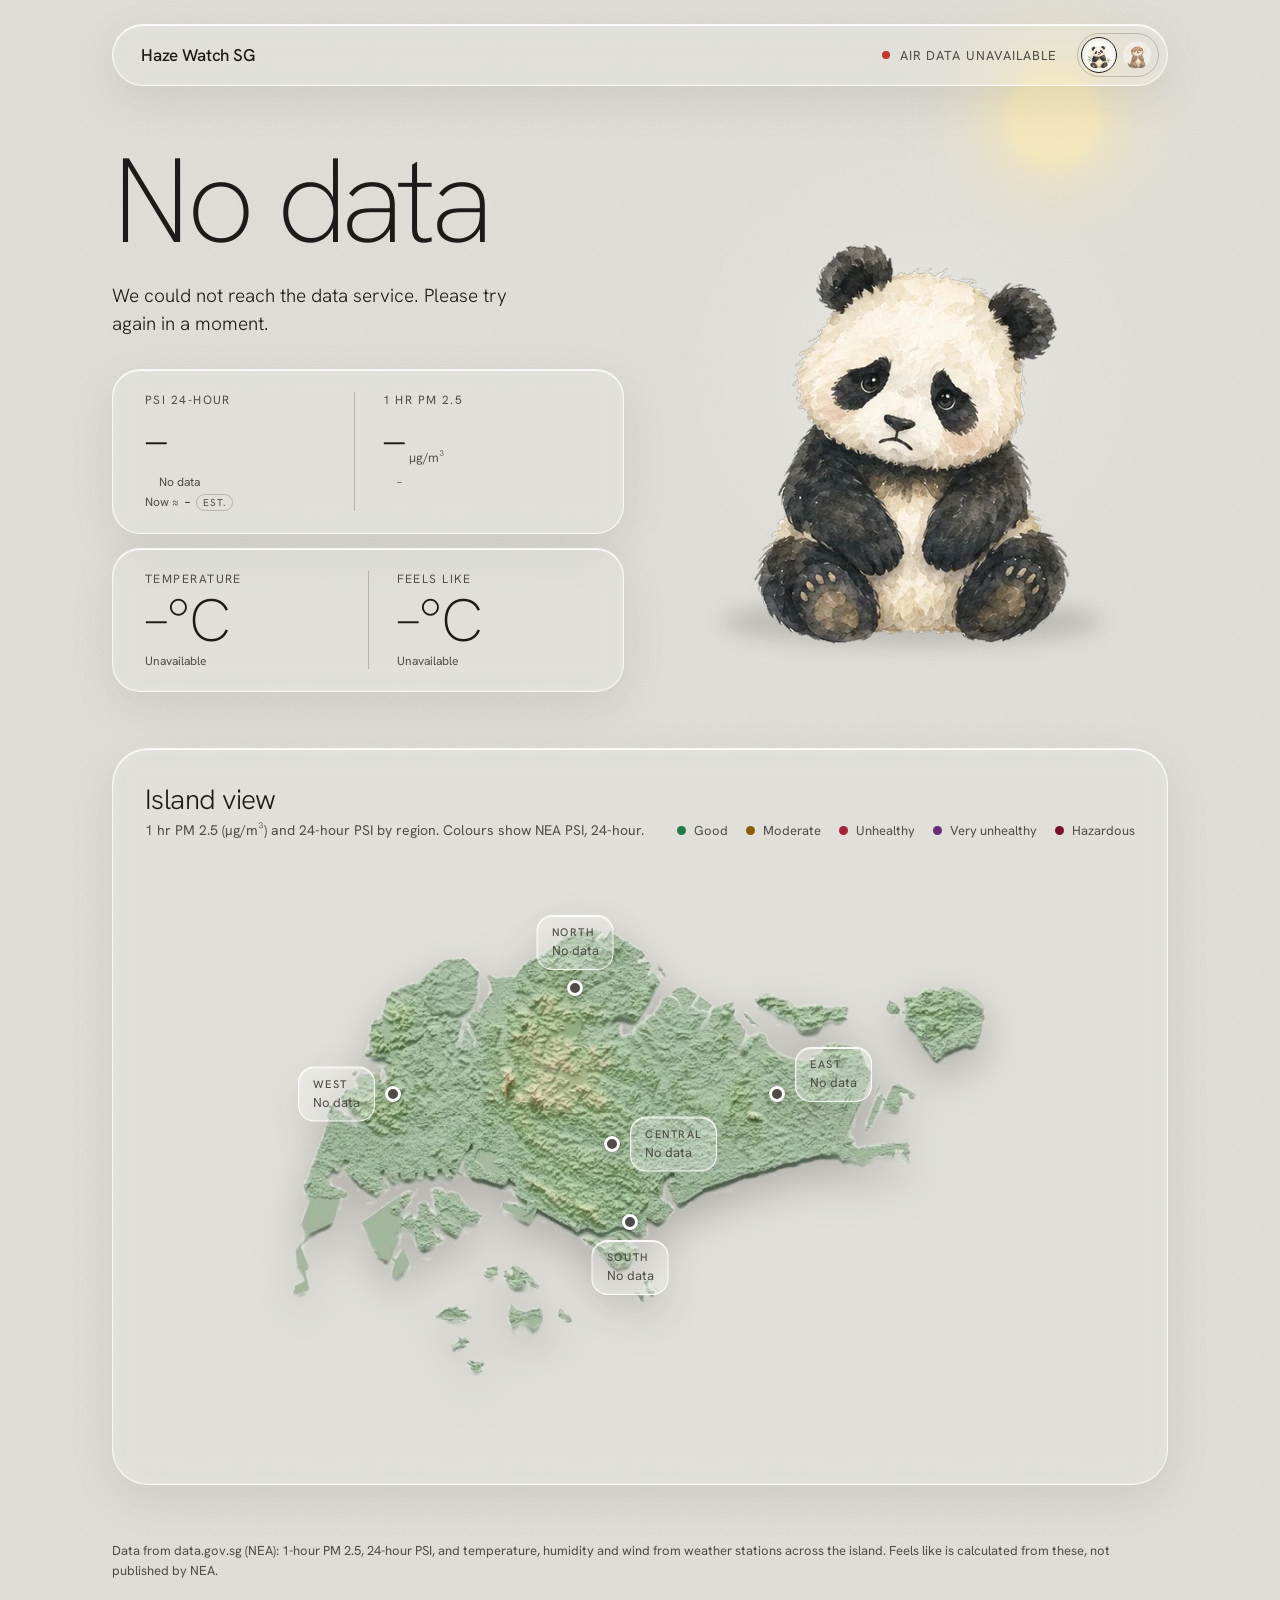
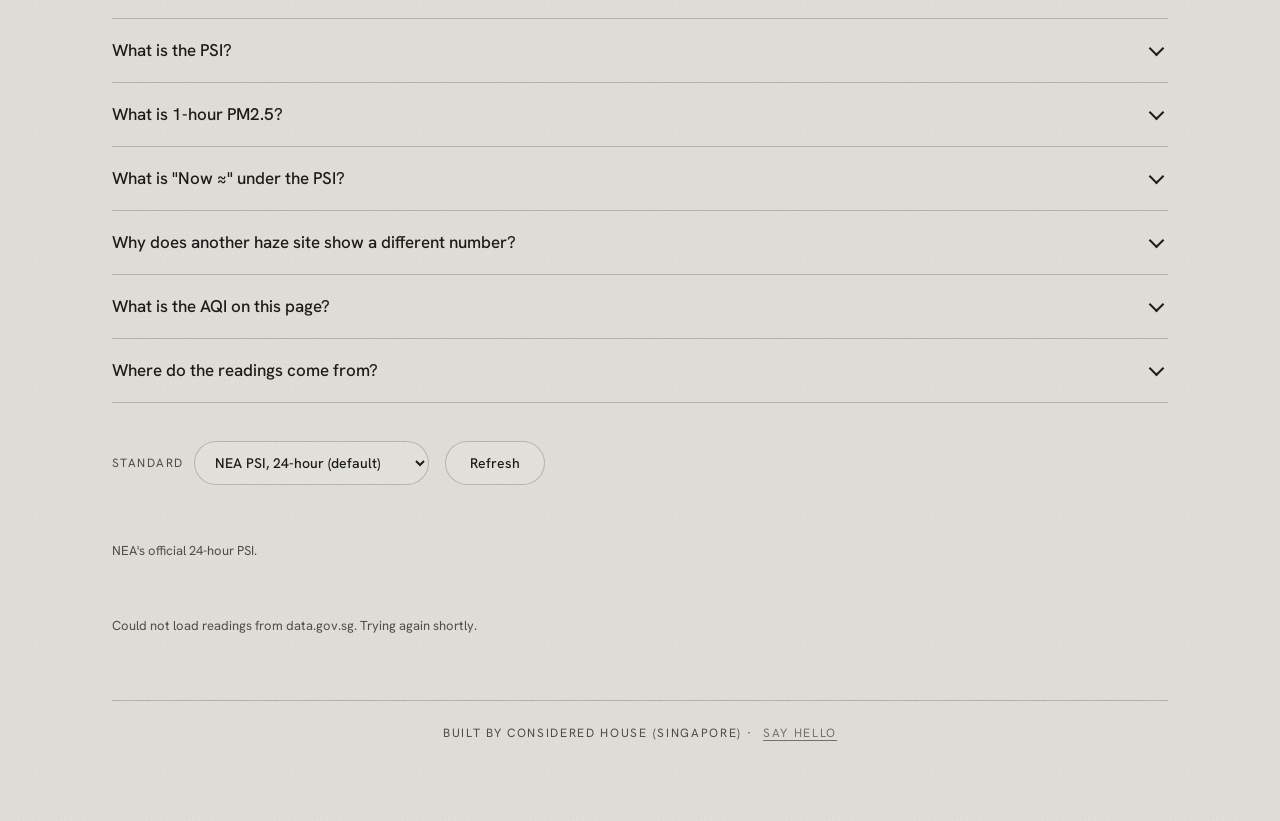
==== commit 08d69bfb: "Merge pull request #25 from snehabarman93/hourly-psi-and-standards Open on NEA's PSI, remember the c" ====
--- a/index.html
+++ b/index.html
@@ -1,5 +1,5 @@
 <!doctype html>
-<html lang="en" data-state="moderate" data-tone="light" data-pose="moderate">
+<html lang="en" data-state="moderate" data-tone="light" data-pose="moderate" data-std="nea">
 <head>
 <meta charset="utf-8">
 <!-- Google Analytics, served through our own domain (see vercel.json rewrites) so fewer visits are lost to blockers and in-app browsers -->
@@ -93,16 +93,17 @@
         <div class="cards">
           <div class="glass card">
             <div class="col">
-              <div class="label" data-bind="aqiLabel">AQI</div>
+              <div class="label" data-bind="aqiLabel">PSI 24-hour</div>
               <div class="num" data-bind="aqi">–</div>
               <div class="sub"><span class="dot" data-band-for="aqi"></span><span data-bind="aqiBand">–</span></div>
+              <div class="sub sub--est sub--est-first" title="Worked out from the 1-hour PM 2.5 with NEA's own PSI formula. An estimate, not an official reading.">Now ≈ <b data-bind="psiNow">–</b> <span class="est__tag">est.</span></div>
             </div>
             <div class="col">
               <div class="label">1 hr PM 2.5</div>
               <div class="num"><span data-bind="pm25">–</span><span class="num__unit">µg/m³</span></div>
               <div class="sub"><span class="dot" data-band-for="pm25"></span><span data-bind="pm25Band">–</span></div>
             </div>
-            <div class="col">
+            <div class="col col--psi">
               <div class="label">PSI 24-hour</div>
               <div class="num" data-bind="psi">–</div>
               <div class="sub"><span class="dot" data-band-for="psi"></span><span data-bind="psiBand">–</span></div>
@@ -152,9 +153,9 @@
       <div class="isle__head">
         <div>
           <h2>Island view</h2>
-          <p class="isle__sub"><span data-bind="aqiShort">AQI</span>, 1 hr PM 2.5 (µg/m³) and 24-hour PSI by region. Colours show <span data-bind="scaleName">AQI</span>.</p>
-        </div>
-        <ul class="legend" id="legend" aria-label="AQI bands">
+          <p class="isle__sub"><span data-bind="regionLine">1 hr PM 2.5 (µg/m³) and 24-hour PSI by region.</span> Colours show <span data-bind="scaleName">NEA PSI, 24-hour</span>.</p>
+        </div>
+        <ul class="legend" id="legend" aria-label="PSI bands">
           <li><span class="dot" data-band="good"></span>Good</li>
           <li><span class="dot" data-band="moderate"></span>Moderate</li>
           <li><span class="dot" data-band="sensitive"></span>Sensitive groups</li>
@@ -179,23 +180,23 @@
 
         <div class="pin pin--north" data-region="north" style="left:43.12%;top:21.55%">
           <span class="ping"></span><span class="pin__dot"></span>
-          <div class="glass pill"><div class="pill__name">North</div><div class="pill__vals"><div><b data-r="aqi">–</b> <small data-bind="aqiShort">AQI</small></div><div><b data-r="pm25">–</b> <small>PM 2.5</small></div><div><b data-r="psi">–</b> <small>PSI</small></div></div></div>
+          <div class="glass pill"><div class="pill__name">North</div><div class="pill__vals"><div><b data-r="aqi">–</b> <small data-bind="aqiShort">PSI</small></div><div><b data-r="pm25">–</b> <small>PM 2.5</small></div><div><b data-r="psi">–</b> <small>PSI</small></div></div></div>
         </div>
         <div class="pin pin--east" data-region="east" style="left:64.59%;top:39.38%">
           <span class="ping"></span><span class="pin__dot"></span>
-          <div class="glass pill"><div class="pill__name">East</div><div class="pill__vals"><div><b data-r="aqi">–</b> <small data-bind="aqiShort">AQI</small></div><div><b data-r="pm25">–</b> <small>PM 2.5</small></div><div><b data-r="psi">–</b> <small>PSI</small></div></div></div>
+          <div class="glass pill"><div class="pill__name">East</div><div class="pill__vals"><div><b data-r="aqi">–</b> <small data-bind="aqiShort">PSI</small></div><div><b data-r="pm25">–</b> <small>PM 2.5</small></div><div><b data-r="psi">–</b> <small>PSI</small></div></div></div>
         </div>
         <div class="pin pin--west" data-region="west" style="left:23.71%;top:39.38%">
           <span class="ping"></span><span class="pin__dot"></span>
-          <div class="glass pill"><div class="pill__name">West</div><div class="pill__vals"><div><b data-r="aqi">–</b> <small data-bind="aqiShort">AQI</small></div><div><b data-r="pm25">–</b> <small>PM 2.5</small></div><div><b data-r="psi">–</b> <small>PSI</small></div></div></div>
+          <div class="glass pill"><div class="pill__name">West</div><div class="pill__vals"><div><b data-r="aqi">–</b> <small data-bind="aqiShort">PSI</small></div><div><b data-r="pm25">–</b> <small>PM 2.5</small></div><div><b data-r="psi">–</b> <small>PSI</small></div></div></div>
         </div>
         <div class="pin pin--south" data-region="south" style="left:48.98%;top:61.09%">
           <span class="ping"></span><span class="pin__dot"></span>
-          <div class="glass pill"><div class="pill__name">South</div><div class="pill__vals"><div><b data-r="aqi">–</b> <small data-bind="aqiShort">AQI</small></div><div><b data-r="pm25">–</b> <small>PM 2.5</small></div><div><b data-r="psi">–</b> <small>PSI</small></div></div></div>
+          <div class="glass pill"><div class="pill__name">South</div><div class="pill__vals"><div><b data-r="aqi">–</b> <small data-bind="aqiShort">PSI</small></div><div><b data-r="pm25">–</b> <small>PM 2.5</small></div><div><b data-r="psi">–</b> <small>PSI</small></div></div></div>
         </div>
         <div class="pin pin--central" data-region="central" style="left:47.02%;top:47.91%">
           <span class="ping"></span><span class="pin__dot"></span>
-          <div class="glass pill"><div class="pill__name">Central</div><div class="pill__vals"><div><b data-r="aqi">–</b> <small data-bind="aqiShort">AQI</small></div><div><b data-r="pm25">–</b> <small>PM 2.5</small></div><div><b data-r="psi">–</b> <small>PSI</small></div></div></div>
+          <div class="glass pill"><div class="pill__name">Central</div><div class="pill__vals"><div><b data-r="aqi">–</b> <small data-bind="aqiShort">PSI</small></div><div><b data-r="pm25">–</b> <small>PM 2.5</small></div><div><b data-r="psi">–</b> <small>PSI</small></div></div></div>
         </div>
       </div>
 
@@ -218,8 +219,12 @@
         <p>The official PSI is a 24-hour average, so it is slow to rise when haze arrives and slow to clear. "Now ≈" applies NEA's own PSI formula to the latest 1-hour PM2.5 instead. It reacts sooner, but it is an estimate: the official PSI also weighs other pollutants and averages over a full day, so it can differ from NEA's number.</p>
       </details>
       <details>
+        <summary><h2>Why does another haze site show a different number?</h2></summary>
+        <p>There are three common reasons. <b>Which region:</b> the island-wide numbers at the top of this page show the highest of the five regions. A site that averages the regions will show a lower number. <b>Which reading:</b> the official 24-hour PSI changes slowly, while "Now ≈" and sites that work from the 1-hour PM 2.5 move sooner. NEA publishes new readings once an hour, so two sites can also sit an hour apart if one has not picked up the newest reading yet. <b>Which scale:</b> the AQI, the PSI and the US EPA AQI are different scales, so their numbers are not meant to match. The "Standard" menu at the bottom lets you switch this page between them.</p>
+      </details>
+      <details>
         <summary><h2>What is the AQI on this page?</h2></summary>
-        <p>AQI is the headline colour on this page. It is a single score for how clean the air is, from Good (0 to 50) up to Hazardous (above 300). It is worked out from the 1-hour PM 2.5 to match NEA's Haze@SG app: up to 55 µg/m³ it follows the earlier US EPA table, and above that it follows a straight line fitted to the app's readings. The island-wide number is the highest of the five regions, not an average. It is not NEA's PSI, and it is not today's stricter US EPA scale; you can switch the page to the PSI or the current US EPA scale with the "Standard" menu at the bottom.</p>
+        <p>The page opens on NEA's 24-hour PSI. If you pick "AQI" in the Standard menu at the bottom, the headline, colours and panda follow the AQI instead. The AQI is a single score for how clean the air is, from Good (0 to 50) up to Hazardous (above 300). It is worked out from the 1-hour PM 2.5 to match NEA's Haze@SG app: up to 55 µg/m³ it follows the earlier US EPA table, and above that it follows a straight line fitted to the app's readings. The island-wide number is the highest of the five regions, not an average. It is not NEA's PSI, and it is not today's stricter US EPA scale; you can switch the page to the PSI hourly estimate or the current US EPA scale with the "Standard" menu at the bottom, and the page remembers your choice.</p>
       </details>
       <details>
         <summary><h2>Where do the readings come from?</h2></summary>
@@ -230,7 +235,8 @@
     <div class="refresh-row">
       <label class="std__pick"><span class="label">Standard</span>
         <select id="stdChoice">
-          <option value="default">AQI (as shown by Haze@SG)</option>
+          <option value="nea">NEA PSI, 24-hour (default)</option>
+          <option value="aqi">AQI (as shown by Haze@SG)</option>
           <option value="psi">NEA PSI, hourly estimate</option>
           <option value="epa">US EPA AQI (2024)</option>
         </select>
@@ -251,8 +257,8 @@
         <input type="hidden" name="subject" value="New message from Haze Watch SG">
         <input type="hidden" name="from_name" value="Haze Watch SG">
         <input type="checkbox" name="botcheck" class="hello__trap" tabindex="-1" autocomplete="off" aria-hidden="true">
-        <input type="text" name="name" placeholder="Name" aria-label="Name" autocomplete="name" required>
-        <input type="email" name="email" placeholder="Email (optional, if you'd like a reply)" aria-label="Email (optional)" autocomplete="email">
+        <input type="text" name="name" placeholder="Name (optional)" aria-label="Name (optional)" autocomplete="name">
+        <input type="email" name="email" placeholder="Email (optional, only if you'd like a reply)" aria-label="Email (optional)" autocomplete="email">
         <textarea name="message" placeholder="Message" aria-label="Message" rows="3" required></textarea>
         <div class="hello__row">
           <span class="hello__note" id="helloStatus" role="status">I read everything.</span>
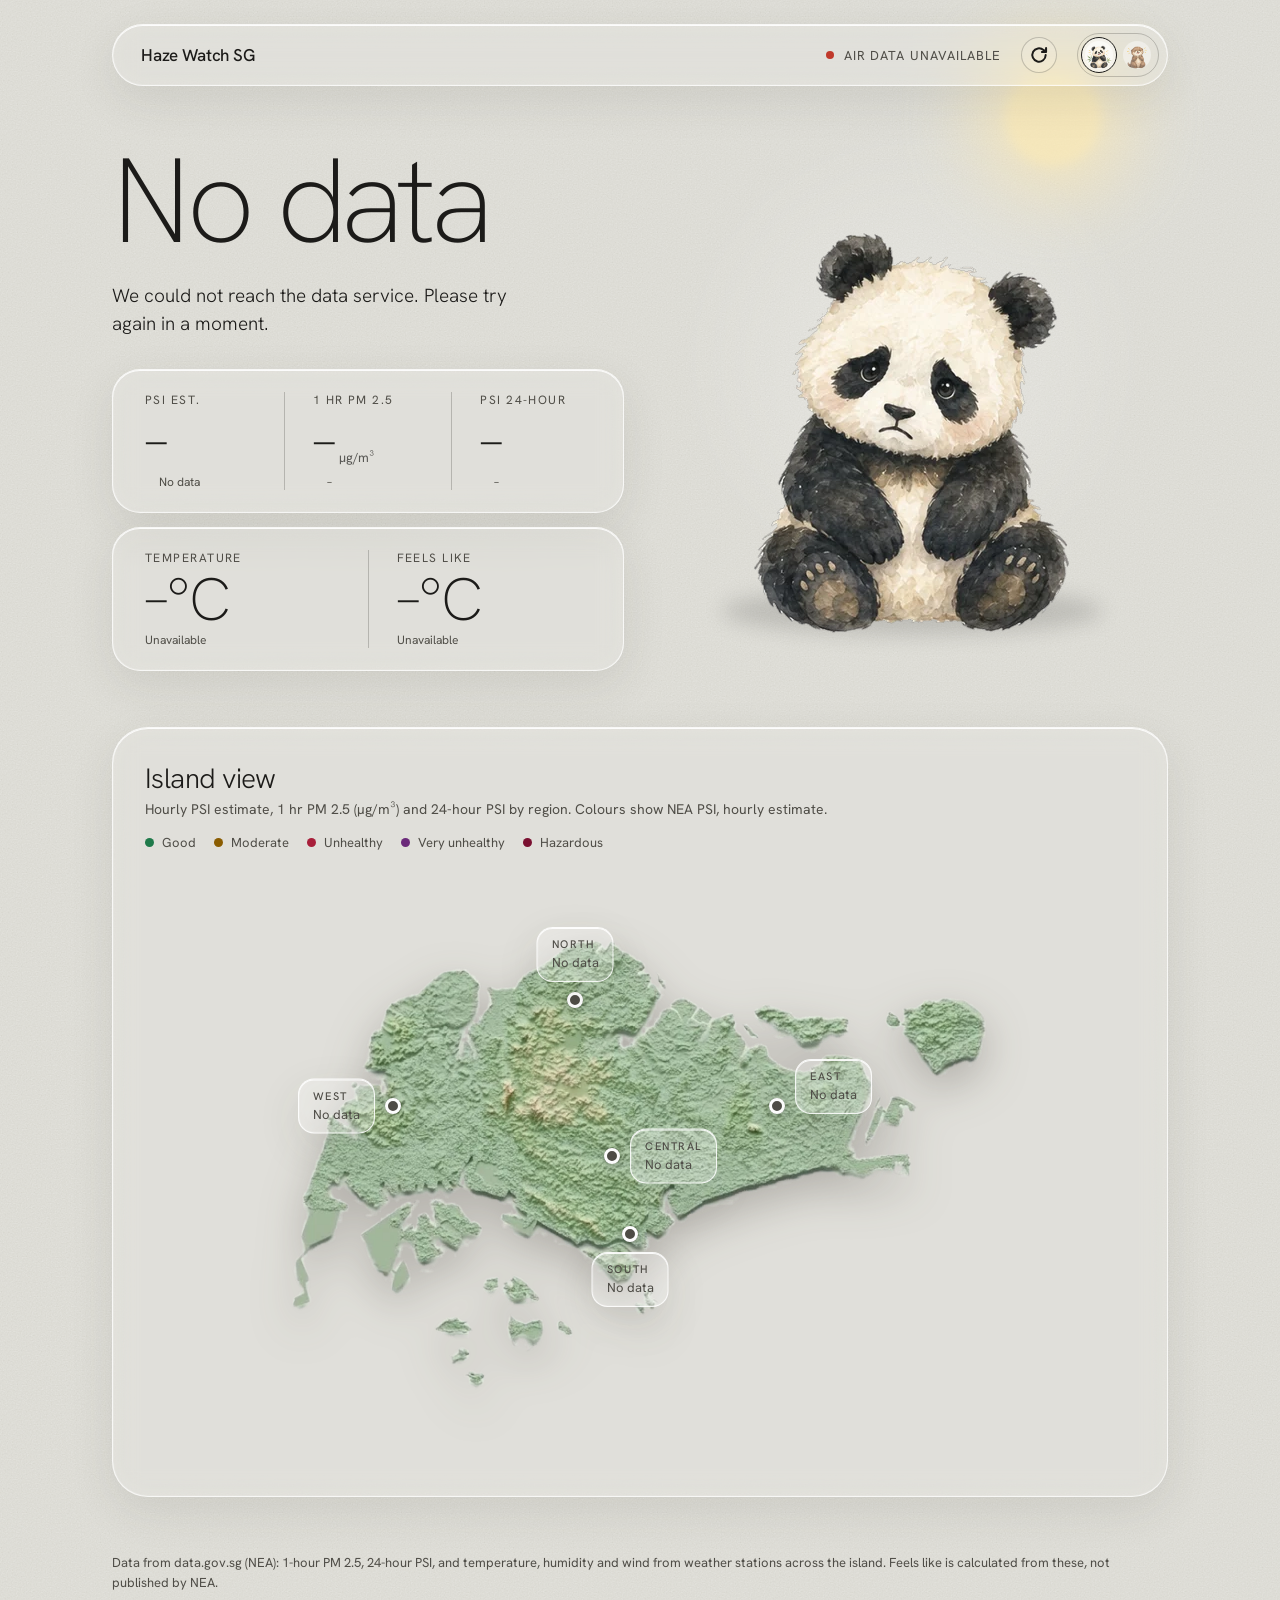
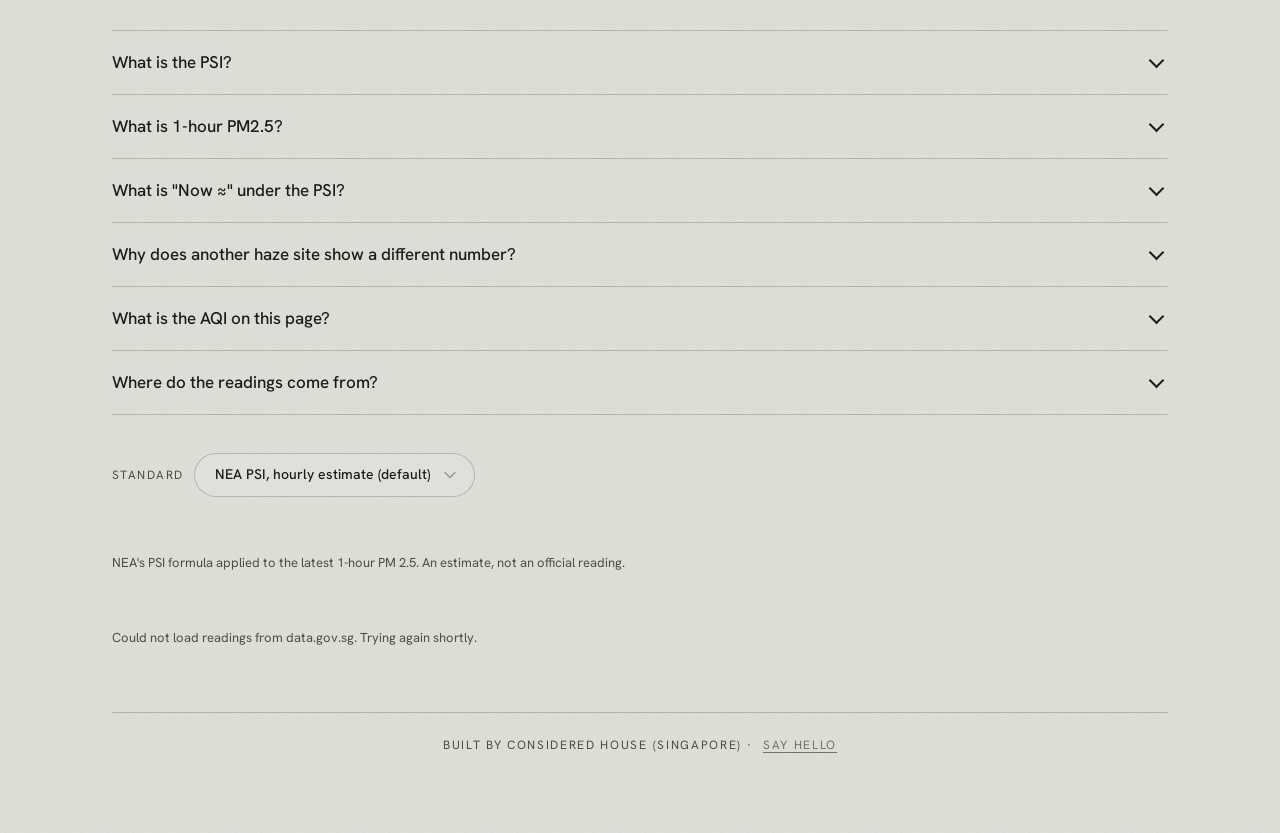
==== commit 57577b2e: "Standard menu: 3 options, default NEA PSI hourly estimate; move Refresh to header as icon Co-Authore" ====
--- a/index.html
+++ b/index.html
@@ -1,5 +1,5 @@
 <!doctype html>
-<html lang="en" data-state="moderate" data-tone="light" data-pose="moderate" data-std="nea">
+<html lang="en" data-state="moderate" data-tone="light" data-pose="moderate" data-std="psi">
 <head>
 <meta charset="utf-8">
 <!-- Google Analytics, served through our own domain (see vercel.json rewrites) so fewer visits are lost to blockers and in-app browsers -->
@@ -81,6 +81,7 @@
       <div class="nav__brand">Haze Watch SG</div>
       <div class="nav__right">
         <span class="nav__meta"><span class="live" id="live"></span><span id="updated">Updated hourly</span></span>
+        <button type="button" class="refresh-btn" id="refresh" aria-label="Refresh readings" title="Refresh readings"><svg viewBox="0 0 24 24" width="20" height="20" fill="none" stroke="currentColor" stroke-width="2.4" stroke-linecap="round" stroke-linejoin="round" aria-hidden="true"><path d="M20 12a8 8 0 1 1-2.6-5.9"/><path d="M20.5 3.5v5h-5" fill="currentColor"/></svg></button>
         <div class="mascot-picker" id="mascotPicker" role="radiogroup" aria-label="Choose your mascot"></div>
       </div>
     </header>
@@ -93,10 +94,9 @@
         <div class="cards">
           <div class="glass card">
             <div class="col">
-              <div class="label" data-bind="aqiLabel">PSI 24-hour</div>
+              <div class="label" data-bind="aqiLabel">PSI est.</div>
               <div class="num" data-bind="aqi">–</div>
               <div class="sub"><span class="dot" data-band-for="aqi"></span><span data-bind="aqiBand">–</span></div>
-              <div class="sub sub--est sub--est-first" title="Worked out from the 1-hour PM 2.5 with NEA's own PSI formula. An estimate, not an official reading.">Now ≈ <b data-bind="psiNow">–</b> <span class="est__tag">est.</span></div>
             </div>
             <div class="col">
               <div class="label">1 hr PM 2.5</div>
@@ -107,7 +107,6 @@
               <div class="label">PSI 24-hour</div>
               <div class="num" data-bind="psi">–</div>
               <div class="sub"><span class="dot" data-band-for="psi"></span><span data-bind="psiBand">–</span></div>
-              <div class="sub sub--est" title="Worked out from the 1-hour PM 2.5 with NEA's own PSI formula. An estimate, not an official reading.">Now ≈ <b data-bind="psiNow">–</b> <span class="est__tag">est.</span></div>
             </div>
           </div>
 
@@ -224,7 +223,7 @@
       </details>
       <details>
         <summary><h2>What is the AQI on this page?</h2></summary>
-        <p>The page opens on NEA's 24-hour PSI. If you pick "AQI" in the Standard menu at the bottom, the headline, colours and panda follow the AQI instead. The AQI is a single score for how clean the air is, from Good (0 to 50) up to Hazardous (above 300). It is worked out from the 1-hour PM 2.5 to match NEA's Haze@SG app: up to 55 µg/m³ it follows the earlier US EPA table, and above that it follows a straight line fitted to the app's readings. The island-wide number is the highest of the five regions, not an average. It is not NEA's PSI, and it is not today's stricter US EPA scale; you can switch the page to the PSI hourly estimate or the current US EPA scale with the "Standard" menu at the bottom, and the page remembers your choice.</p>
+        <p>The page opens on the NEA PSI hourly estimate. If you pick "AQI" in the Standard menu at the bottom, the headline, colours and panda follow the AQI instead. The AQI is a single score for how clean the air is, from Good (0 to 50) up to Hazardous (above 300). It is worked out from the 1-hour PM 2.5 to match NEA's Haze@SG app: up to 55 µg/m³ it follows the earlier US EPA table, and above that it follows a straight line fitted to the app's readings. The island-wide number is the highest of the five regions, not an average. It is not NEA's PSI, and it is not today's stricter US EPA scale; you can switch the page back to the PSI hourly estimate or over to the current US EPA scale with the "Standard" menu at the bottom, and the page remembers your choice.</p>
       </details>
       <details>
         <summary><h2>Where do the readings come from?</h2></summary>
@@ -235,13 +234,11 @@
     <div class="refresh-row">
       <label class="std__pick"><span class="label">Standard</span>
         <select id="stdChoice">
-          <option value="nea">NEA PSI, 24-hour (default)</option>
+          <option value="psi">NEA PSI, hourly estimate (default)</option>
           <option value="aqi">AQI (as shown by Haze@SG)</option>
-          <option value="psi">NEA PSI, hourly estimate</option>
           <option value="epa">US EPA AQI (2024)</option>
         </select>
       </label>
-      <button type="button" class="btn" id="refresh">Refresh</button>
     </div>
     <p class="foot std__note" id="stdNote" data-bind="stdNote"></p>
 
--- a/styles.css
+++ b/styles.css
@@ -442,7 +442,6 @@
 html[data-mascot="otter"][data-pose="passout"] { --hx: 30%; --hy: 84%; --hrx: 14%; --hry: 8%;  --mx: 29%; --my: 88%; }
 
 .refresh-row { display: flex; margin-top: -18px; }   /* sits just under the data note */
-.refresh-row .btn { background: var(--glass-bg); }
 
 .live { flex: none; }   /* never squash the status dot into an oval */
 @media (max-width: 350px) { .nav__meta { display: none; } }
@@ -487,13 +486,18 @@
 /* ---- Standard picker (bottom of the page) ----------------------------------- */
 .refresh-row { flex-wrap: wrap; align-items: center; gap: 12px 16px; }
 .std__pick { display: flex; align-items: center; gap: 10px; }
-.std__pick select { height: 44px; max-width: 100%; padding: 0 16px; border-radius: 999px; border: 1px solid var(--hair); background-color: var(--glass-bg); color: var(--ink); font: 500 14px var(--font); cursor: pointer; }
+.std__pick select { -webkit-appearance: none; appearance: none; height: 44px; max-width: 100%; padding: 0 44px 0 20px; border-radius: 999px; border: 1px solid var(--hair); background-color: var(--glass-bg); background-image: url("data:image/svg+xml,%3Csvg xmlns='http://www.w3.org/2000/svg' width='12' height='8' viewBox='0 0 12 8' fill='none' stroke='%23999' stroke-width='1.6' stroke-linecap='round' stroke-linejoin='round'%3E%3Cpath d='M1 1.5l5 5 5-5'/%3E%3C/svg%3E"); background-repeat: no-repeat; background-position: right 18px center; background-size: 12px 8px; color: var(--ink); font: 500 14px var(--font); line-height: 1.2; text-overflow: ellipsis; cursor: pointer; }
+.std__pick select option { color: #1C1B19; background: #fff; }
 .std__pick select:focus-visible { outline: 2px solid var(--ink); outline-offset: 2px; }
 .std__note:empty { display: none; }
 @media (max-width: 720px) { .std__pick { width: 100%; } .std__pick select { flex: 1 1 auto; } }
 
-/* NEA view: the first column already is the 24-hour PSI, so the PSI column and region PSI values are not repeated */
-.sub--est-first { display: none; }
-html[data-std="nea"] .sub--est-first { display: flex; }
-html[data-std="nea"] .col--psi { display: none; }
-html[data-std="nea"] .pill__vals > div:nth-child(3) { display: none; }
+
+/* ---- Refresh icon button (header) ------------------------------------------- */
+.refresh-btn { flex: none; width: 36px; height: 36px; display: inline-grid; place-items: center; padding: 0; border-radius: 50%; border: 1px solid var(--hair); background: var(--glass-bg); color: var(--ink); cursor: pointer; }
+.refresh-btn:hover { background: var(--hair); }
+.refresh-btn:focus-visible { outline: 2px solid var(--ink); outline-offset: 2px; }
+.refresh-btn svg { display: block; }
+.refresh-btn.is-spinning svg { animation: refresh-spin .8s linear infinite; }
+@keyframes refresh-spin { to { transform: rotate(360deg); } }
+@media (max-width: 720px) { .refresh-btn { width: 32px; height: 32px; } .refresh-btn svg { width: 18px; height: 18px; } }
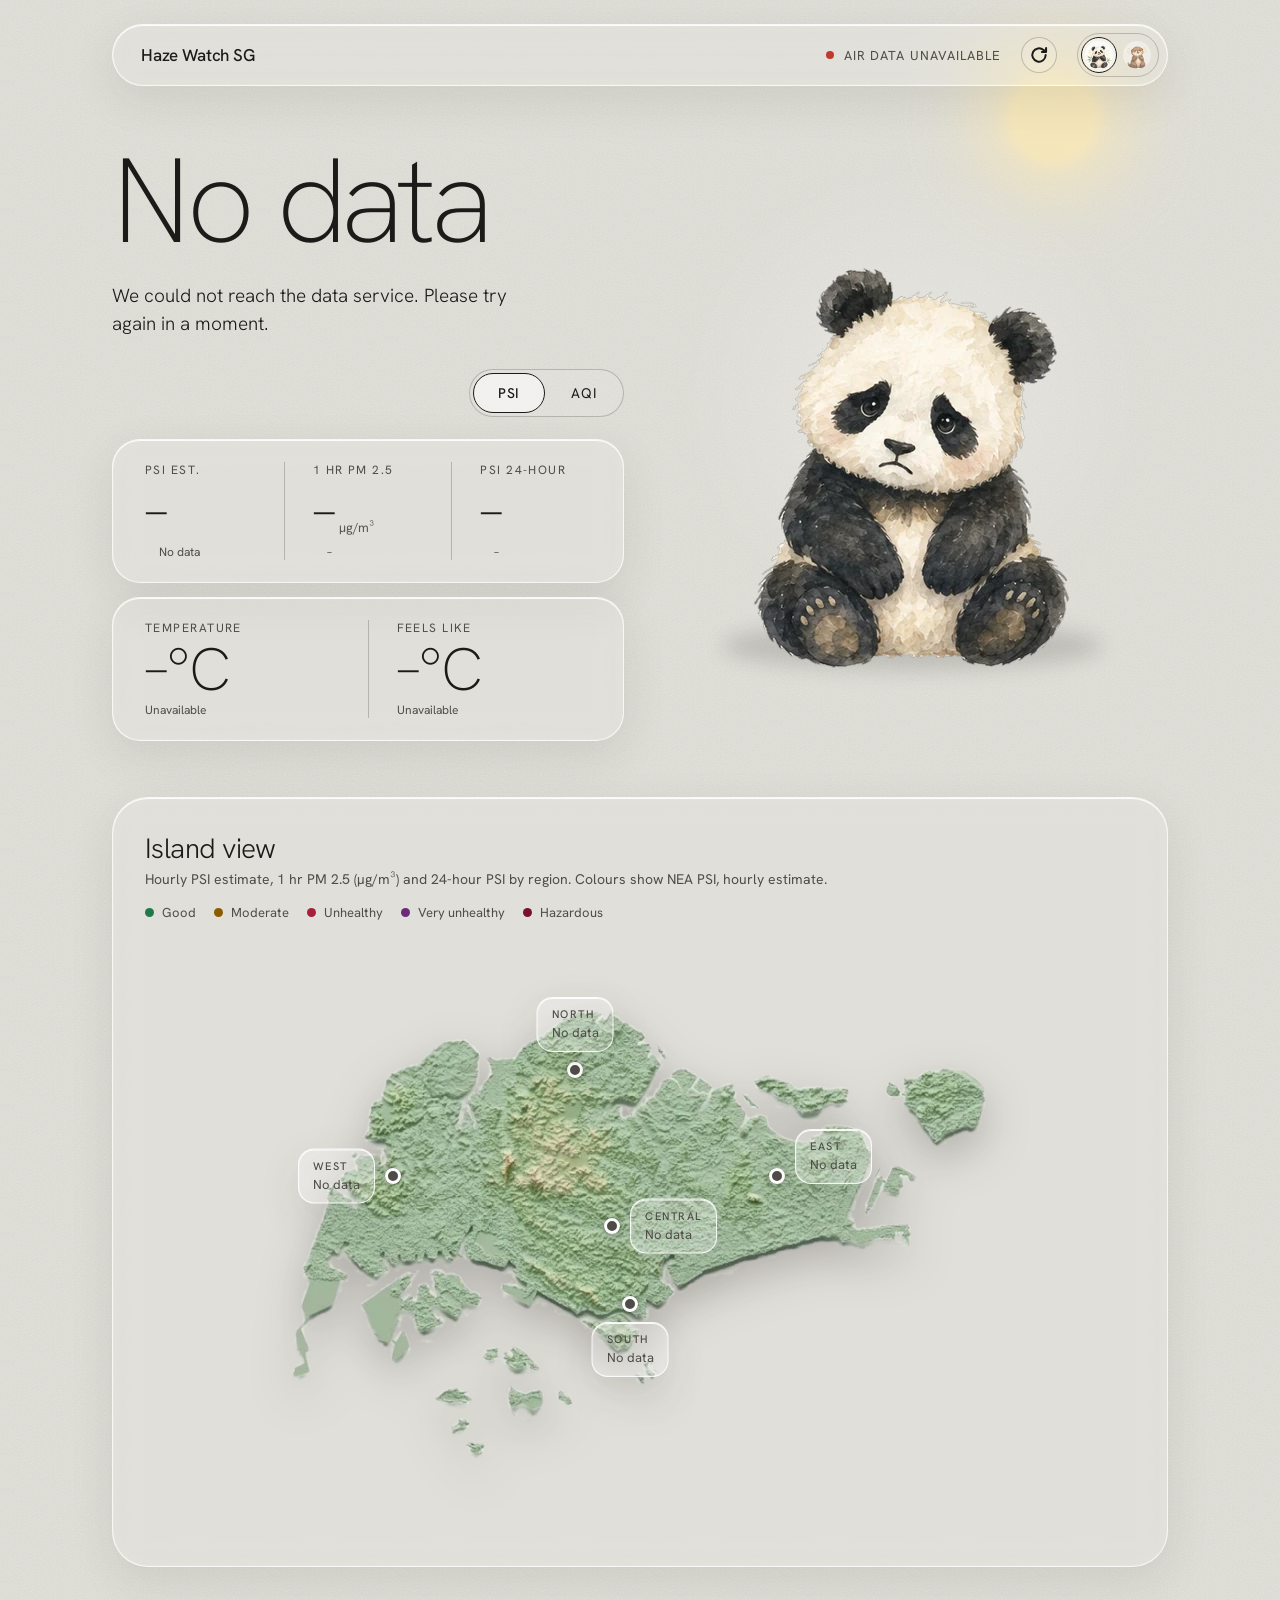
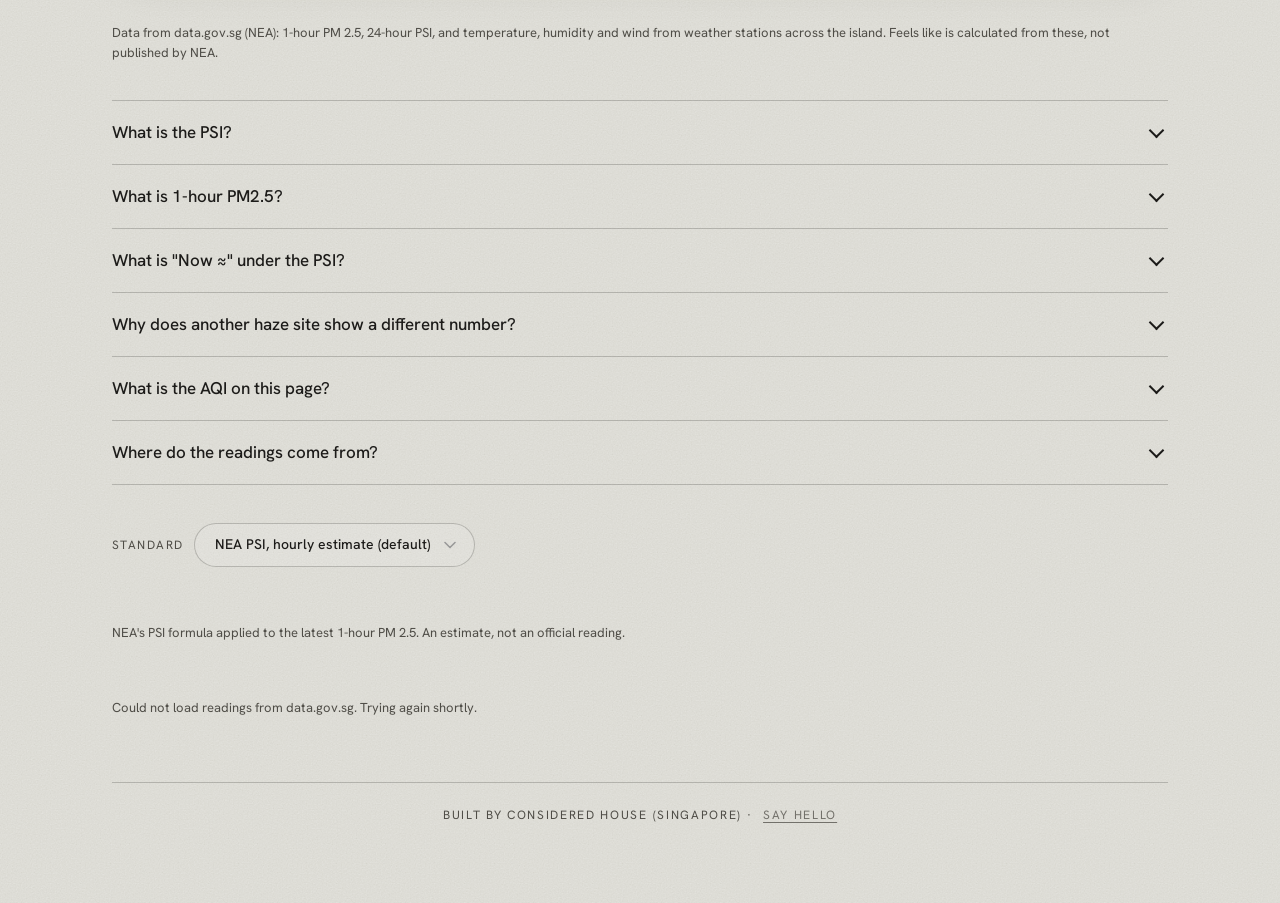
==== commit 5e6a4a7d: "Add PSI | AQI toggle above the cards, synced with the Standard menu PSI sets NEA PSI hourly estimate" ====
--- a/index.html
+++ b/index.html
@@ -2,13 +2,13 @@
 <html lang="en" data-state="moderate" data-tone="light" data-pose="moderate" data-std="psi">
 <head>
 <meta charset="utf-8">
-<!-- Google Analytics, served through our own domain (see vercel.json rewrites) so fewer visits are lost to blockers and in-app browsers -->
-<script async src="/_ga/lib.js?id=G-PS0F52V53T"></script>
+<!-- Google Analytics 4 (standard tag). A first-party /_ga proxy was tried on 16 Oct 2026 and removed: its collect requests returned 503, so page views were lost. -->
+<script async src="https://www.googletagmanager.com/gtag/js?id=G-PS0F52V53T"></script>
 <script>
   window.dataLayer = window.dataLayer || [];
   function gtag(){dataLayer.push(arguments);}
   gtag('js', new Date());
-  gtag('config', 'G-PS0F52V53T', { transport_url: location.origin + '/_ga' });
+  gtag('config', 'G-PS0F52V53T');
 </script>
 <meta name="viewport" content="width=device-width, initial-scale=1">
 <title>Singapore Haze Today: Live PSI, PM2.5 &amp; AQI | Haze Watch SG</title>
@@ -91,6 +91,11 @@
         <h1 class="bandword"><span class="sr-only">Singapore haze today: </span><span data-bind="aqiBand">Loading</span></h1>
         <p class="tip" data-bind="tip"></p>
 
+        <div class="std-toggle" id="stdToggle" role="group" aria-label="Air quality scale">
+          <button type="button" data-std="psi" aria-pressed="false">PSI</button>
+          <button type="button" data-std="aqi" aria-pressed="false">AQI</button>
+        </div>
+
         <div class="cards">
           <div class="glass card">
             <div class="col">
--- a/styles.css
+++ b/styles.css
@@ -94,6 +94,13 @@
 .dot { flex: none; display: inline-block; width: 9px; height: 9px; border-radius: 50%; }
 .bandword { margin: 0; font-weight: 200; font-size: var(--band-size); line-height: 0.98; letter-spacing: -0.045em; }
 .tip { margin: 0; max-width: 440px; font-size: 19px; line-height: 1.5; font-weight: 300; text-wrap: pretty; }
+
+/* PSI | AQI switch above the cards. It sets the same choice as the Standard menu at the bottom:
+   PSI = NEA PSI hourly estimate, AQI = AQI as shown by Haze@SG. If the menu is on US EPA, neither is lit. */
+.std-toggle { align-self: flex-end; display: flex; gap: 3px; padding: 3px; margin-top: 8px; margin-bottom: -8px; border-radius: 999px; border: 1px solid var(--hair); background: var(--glass-bg); }
+.std-toggle button { min-width: 72px; height: 40px; padding: 0 18px; border-radius: 999px; border: 1px solid transparent; background: transparent; color: var(--ink); font: 400 14px var(--font); letter-spacing: 0.06em; cursor: pointer; }
+.std-toggle button[aria-pressed="true"] { background: rgba(255, 255, 255, .55); border-color: var(--ink); font-weight: 500; }
+.std-toggle button:focus-visible { outline: 2px solid var(--ink); outline-offset: 2px; }
 
 .cards { display: flex; flex-direction: column; gap: 14px; margin-top: 8px; font-variant-numeric: tabular-nums; }
 .card { display: flex; padding: 22px 32px; border-radius: 28px; }
@@ -203,8 +210,9 @@
   .btn { padding: 0 16px; }
   /* Phone: headline + tip on the left, panda on the right, both cards underneath,
      so the panda and every reading fit on the first screen. */
-  .hero { grid-template-columns: minmax(0, 1fr) 160px; grid-template-areas: "band panda" "tip panda" "cards cards"; column-gap: 4px; row-gap: 10px; align-items: start; }
+  .hero { grid-template-columns: minmax(0, 1fr) 160px; grid-template-areas: "band panda" "tip panda" "toggle toggle" "cards cards"; column-gap: 4px; row-gap: 10px; align-items: start; }
   .hero__text { display: contents; }
+  .std-toggle { grid-area: toggle; justify-self: end; margin: 0; }
   .bandword { grid-area: band; font-size: min(9.8vw, 42px); align-self: end; }
   .tip { grid-area: tip; font-size: 14px; line-height: 1.45; max-width: none; }
   .cards { grid-area: cards; gap: 10px; margin-top: 4px; }
